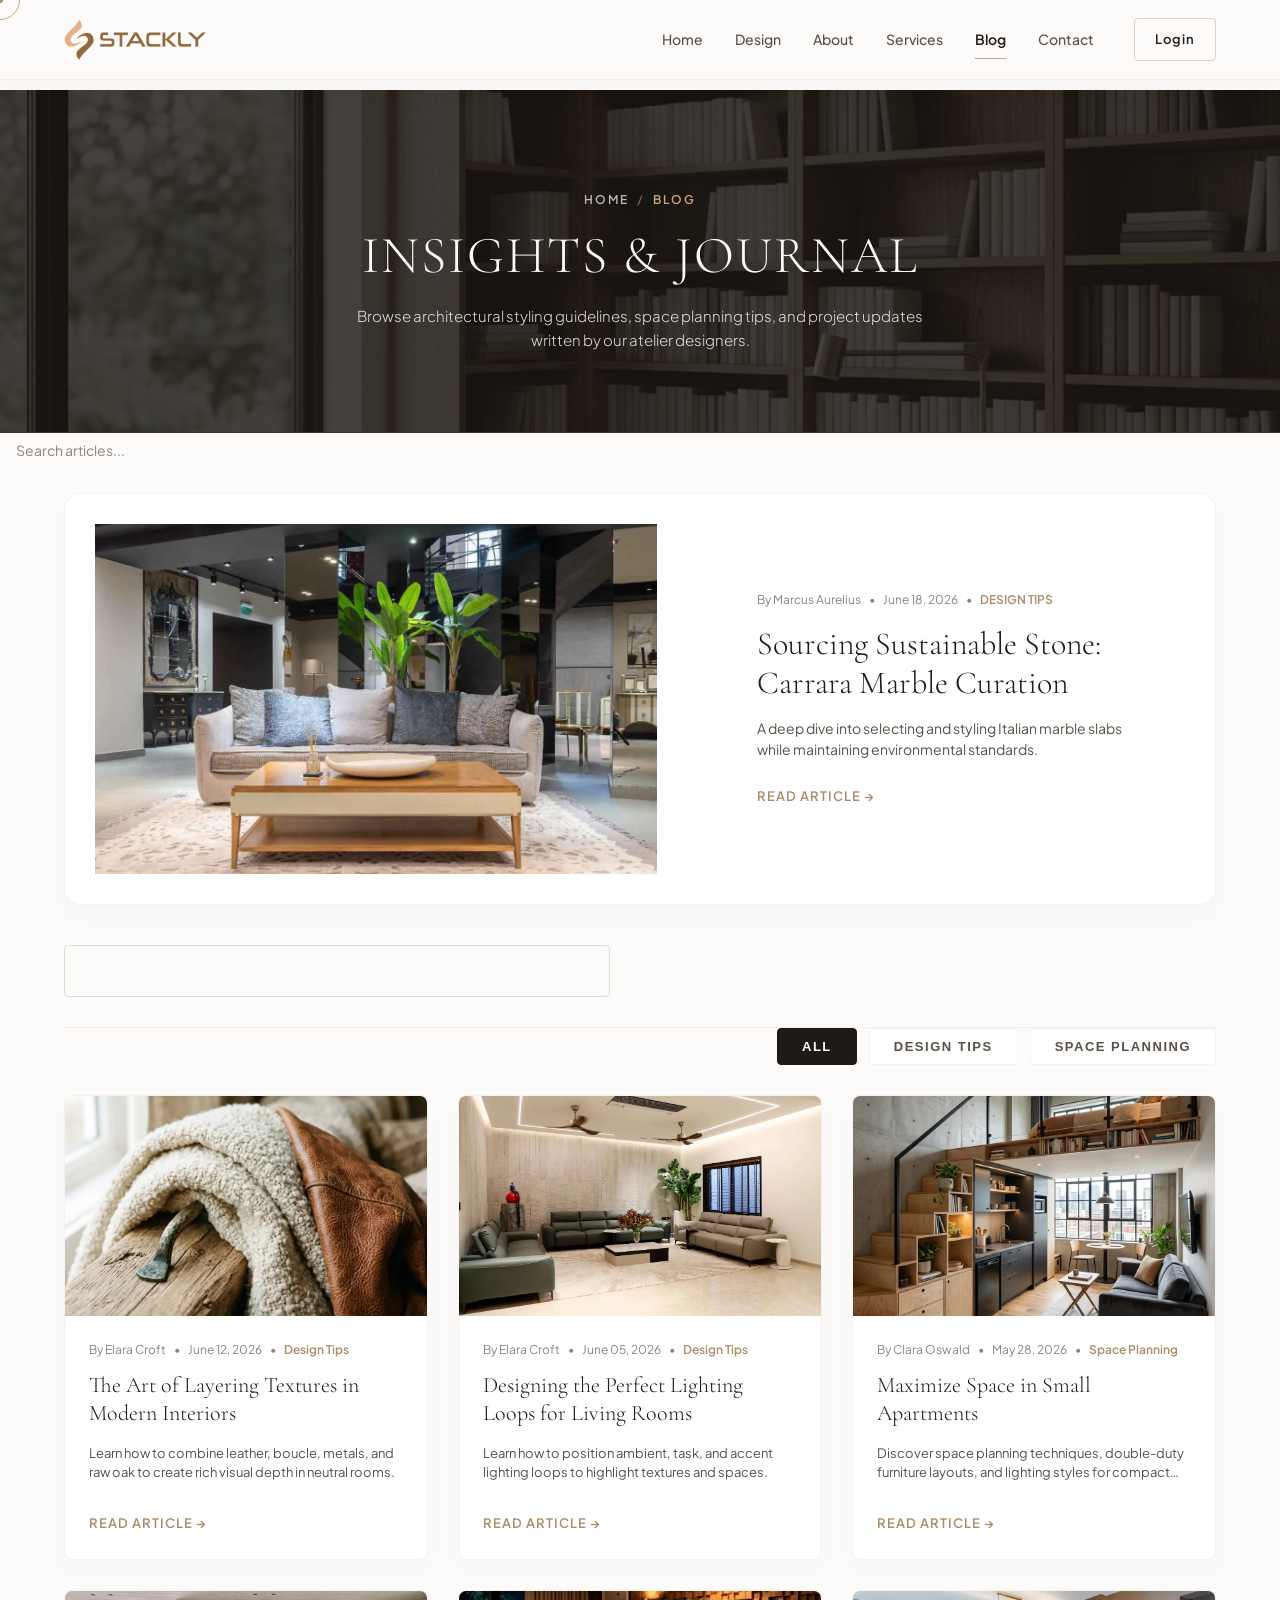
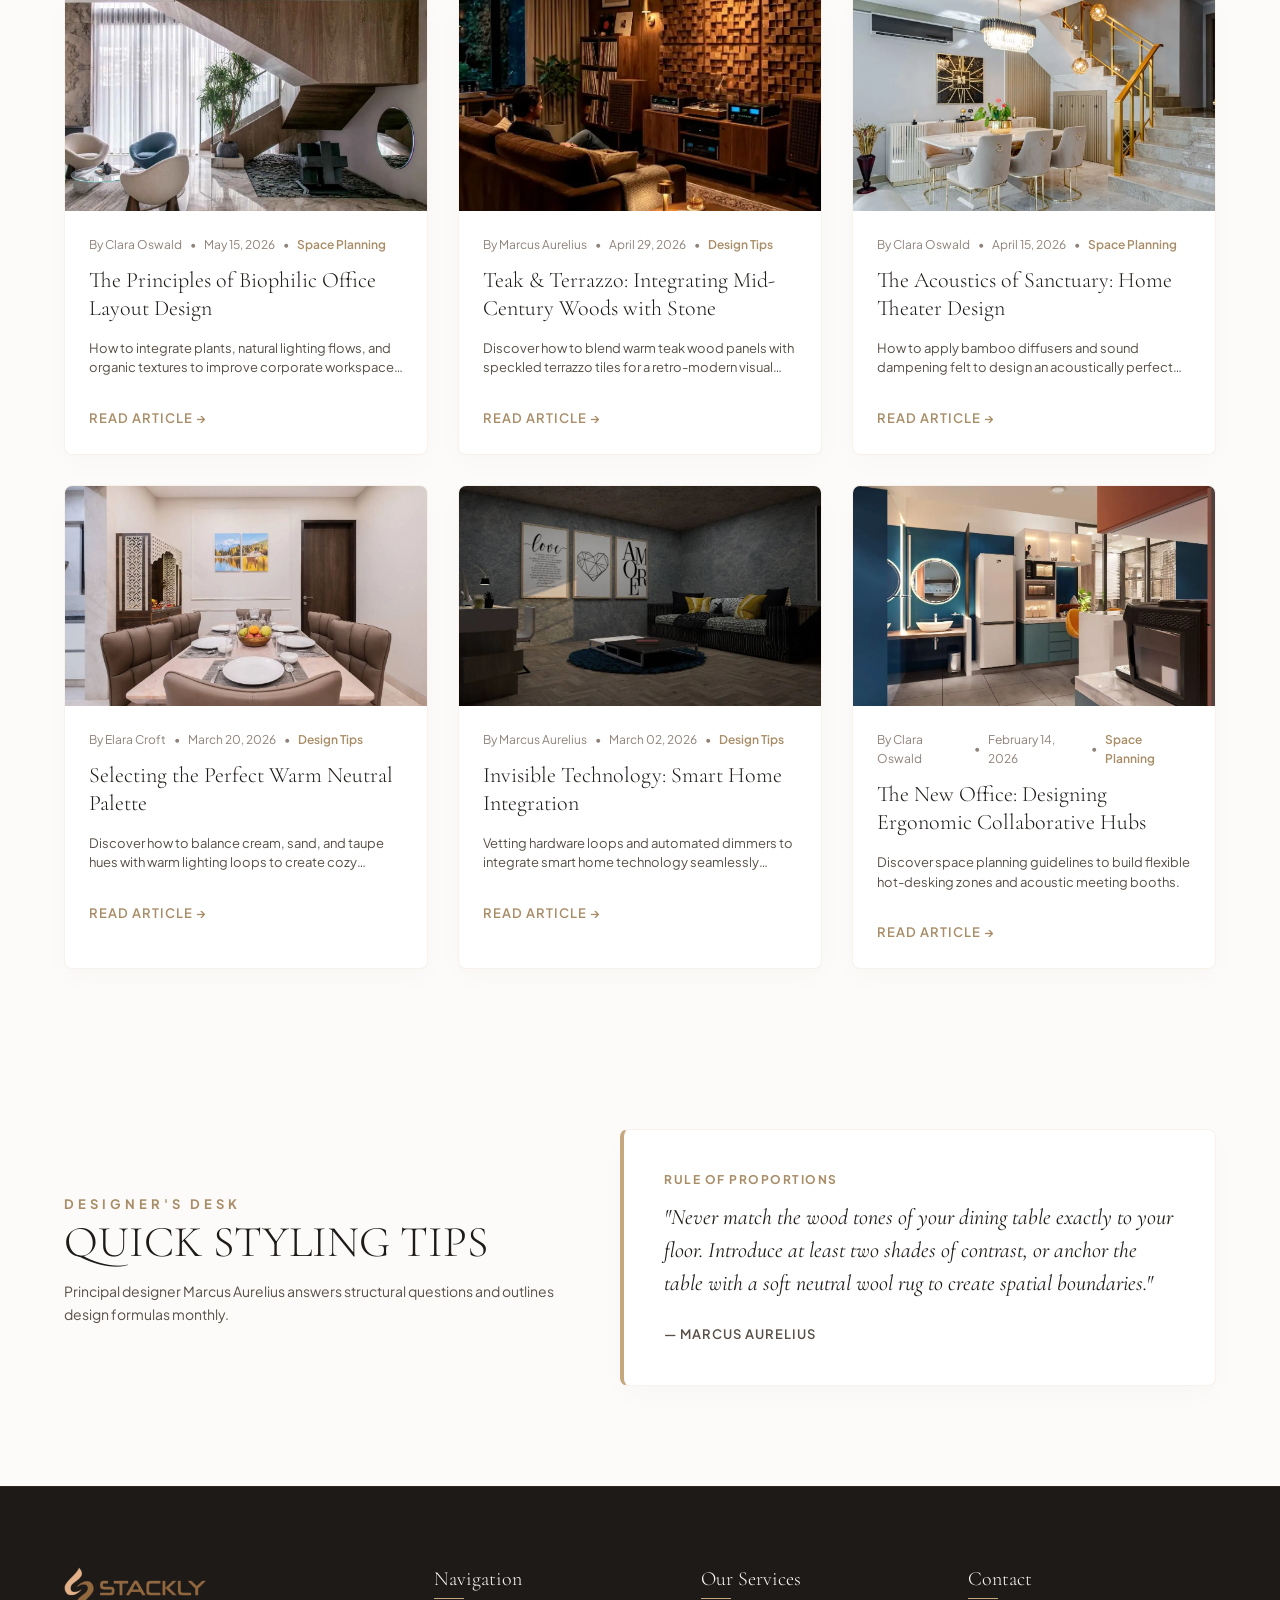
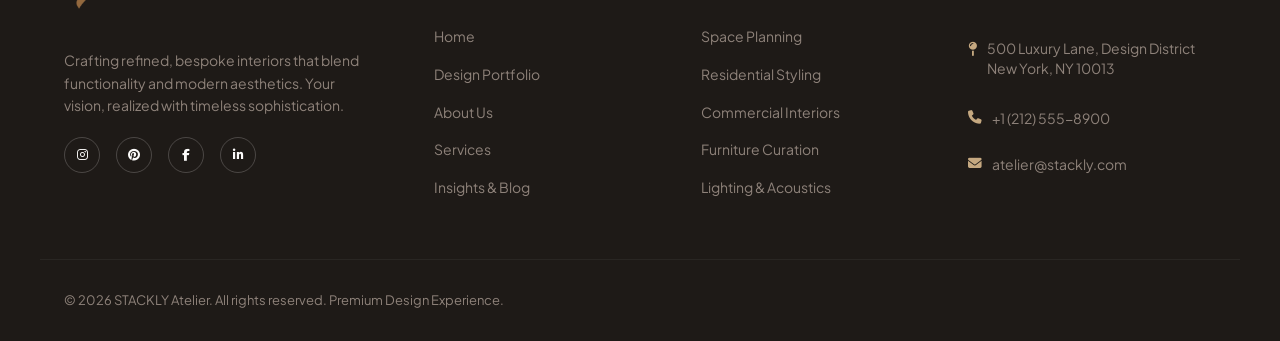
==== blog.html @ d1275dce "Add files via upload" ====
<!doctype html>
<html lang="en">
  <head>
    <meta charset="UTF-8" />
    <meta name="viewport" content="width=device-width, initial-scale=1.0" />
    <title>Stackly | Design Journal</title>
    <!-- Fonts -->
    <link rel="preconnect" href="https://fonts.googleapis.com" />
    <link rel="preconnect" href="https://fonts.gstatic.com" crossorigin />
    <link
      href="https://fonts.googleapis.com/css2?family=Cormorant+Garamond:ital,wght@0,300;0,400;0,600;1,300&family=Plus+Jakarta+Sans:wght@300;400;500;600;700&display=swap"
      rel="stylesheet"
    />

    <!-- FontAwesome Icons -->
    <link
      rel="stylesheet"
      href="https://cdnjs.cloudflare.com/ajax/libs/font-awesome/6.4.0/css/all.min.css"
    />

    <!-- Stylesheets -->
    <link rel="stylesheet" href="./css/index.css" />
    <link rel="stylesheet" href="./css/components.css" />
    <link rel="stylesheet" href="./css/pages.css" />
  </head>
  <body>
    <!-- Custom Luxury Cursor -->
    <div class="custom-cursor" id="customCursor"></div>
    <div class="custom-cursor-dot" id="customCursorDot"></div>

    <!-- Page Transition Curtain -->
    <!-- Page Transition Curtain -->
    <div class="page-curtain" id="pageCurtain">
      <div class="curtain-panel">
        <div class="curtain-loader">
          <img
            src="./assets/images/logo.webp"
            alt="Stackly Logo"
            class="curtain-logo"
          />
          <div class="curtain-spinner"></div>
        </div>
      </div>
    </div>

    <!-- Main Navigation Bar -->
    <nav class="navbar scrolled" id="mainNavbar">
      <div class="nav-container">
        <a href="index.html" class="nav-logo" id="navLogo">
          <img
            src="./assets/images/logo.webp"
            alt="Stackly Logo"
            class="logo-img"
          />
        </a>

        <button
          class="nav-toggle"
          id="navToggle"
          aria-label="Toggle navigation"
        >
          <span class="bar"></span>
          <span class="bar"></span>
          <span class="bar"></span>
        </button>

        <div class="nav-menu" id="navMenu">
          <div class="nav-links">
            <a href="index.html" class="nav-link">Home</a>
            <a href="design.html" class="nav-link">Design</a>
            <a href="about.html" class="nav-link">About</a>
            <a href="services.html" class="nav-link">Services</a>
            <a href="blog.html" class="nav-link active">Blog</a>
            <a href="contact.html" class="nav-link">Contact</a>
          </div>
          <div class="nav-actions">
            <a href="login.html" class="nav-btn btn-login" id="loginNavBtn"
              >Login</a
            >
          </div>
        </div>
      </div>
    </nav>

    <!-- ========================================== -->
    <!-- 6 CONTENT SECTIONS IN BLOG PAGE            -->
    <!-- ========================================== -->

    <!-- SECTION 1: Blog Hero Banner Section -->
    <section class="page-hero-banner reveal reveal-up active">
      <div class="page-hero-banner-bg">
        <img src="./assets/images/blog-bg.webp" alt="Blog Background" />
      </div>
      <div class="page-hero-banner-content">
        <div class="page-hero-breadcrumbs">
          <a href="index.html">Home</a>
          <span class="separator">/</span>
          <span>Blog</span>
        </div>
        <h1 class="page-hero-title">Insights & Journal</h1>
        <p class="page-hero-desc">
          Browse architectural styling guidelines, space planning tips, and
          project updates written by our atelier designers.
        </p>
      </div>
    </section>

    <!-- Featured Post Section -->
    <section class="container" style="padding-top: 60px; padding-bottom: 40px">
      <!-- Highlighted Article Card -->
      <div
        class="card-luxury split-grid-2-1 reveal reveal-scale active"
        style="
          border-radius: var(--border-radius-lg);
          overflow: hidden;
          cursor: pointer;
        "
        id="featuredPostCard"
      >
        <div style="height: 350px">
          <img
            src="./assets/images/image-new-2.webp"
            alt="Textures blog highlight"
            style="width: 100%; height: 100%; object-fit: cover"
          />
        </div>
        <div
          style="
            padding: 40px;
            display: flex;
            flex-direction: column;
            justify-content: center;
            gap: 16px;
          "
        >
          <div class="blog-meta">
            <span>By Elara Croft</span>
            <span>•</span>
            <span>June 12, 2026</span>
            <span>•</span>
            <span style="color: var(--accent-gold-dark); font-weight: 600"
              >DESIGN TIPS</span
            >
          </div>
          <h3
            style="
              font-family: var(--font-heading);
              font-size: 2rem;
              line-height: 1.2;
            "
          >
            The Art of Layering Textures in Modern Interiors
          </h3>
          <p
            style="
              font-size: 0.875rem;
              color: var(--text-secondary);
              line-height: 1.5;
            "
          >
            Learn how to combine leather, boucle, metals, and raw oak to create
            rich visual depth in neutral rooms.
          </p>
          <span
            style="
              font-weight: 600;
              font-size: 0.8125rem;
              color: var(--accent-gold-dark);
              text-transform: uppercase;
              letter-spacing: 1px;
              margin-top: 10px;
            "
            >Read Article &rarr;</span
          >
        </div>
      </div>
    </section>

    <!-- SECTION 2: Search and Category Filter Pills -->
    <section class="container" style="padding-bottom: 30px">
      <div
        class="blog-controls split-grid-1-1 reveal reveal-up active"
        <div class="form-group" style="margin-bottom: 0">
          <input
            type="text"
            class="form-control"
            id="blogSearch"
            placeholder=" "
            required
          />
          <label class="form-label" for="blogSearch">Search articles...</label>
        </div>

        <div class="blog-tags" id="blogTagsWrapper">
          <button class="filter-btn active" data-tag="all">All</button>
          <button class="filter-btn" data-tag="design tips">Design Tips</button>
          <button class="filter-btn" data-tag="space planning">
            Space Planning
          </button>
        </div>
      </div>
    </section>

    <!-- SECTION 3: Atelier Journal Grid Section -->
    <section class="container" style="padding-bottom: 60px">
      <div class="blog-grid" id="blogGrid">
        <!-- Generated dynamically in script below -->
      </div>
    </section>

    <!-- SECTION 5: Designer Micro-Blogs & Tips Column -->
    <section class="container section-padding">
      <div
        class="split-grid-1-2"
        style="
          align-items: center;
        "
      >
        <div class="reveal reveal-left">
          <span class="about-section-subtitle">DESIGNER'S DESK</span>
          <h2 class="about-section-title">QUICK STYLING TIPS</h2>
          <p
            style="
              font-size: 0.875rem;
              color: var(--text-secondary);
              line-height: 1.6;
              margin-top: 12px;
            "
          >
            Principal designer Marcus Aurelius answers structural questions and
            outlines design formulas monthly.
          </p>
        </div>

        <div
          class="card-luxury reveal reveal-right"
          style="padding: 40px; border-left: 4px solid var(--accent-gold)"
        >
          <span
            style="
              font-size: 0.75rem;
              font-weight: 700;
              color: var(--accent-gold-dark);
              text-transform: uppercase;
              letter-spacing: 1.5px;
              display: block;
              margin-bottom: 12px;
            "
            >Rule of Proportions</span
          >
          <p
            style="
              font-family: var(--font-heading);
              font-size: 1.375rem;
              font-style: italic;
              line-height: 1.5;
              color: var(--text-primary);
              margin-bottom: 20px;
            "
          >
            "Never match the wood tones of your dining table exactly to your
            floor. Introduce at least two shades of contrast, or anchor the
            table with a soft neutral wool rug to create spatial boundaries."
          </p>
          <span
            style="
              font-weight: 600;
              font-size: 0.8125rem;
              text-transform: uppercase;
              color: var(--text-secondary);
              letter-spacing: 1px;
            "
            >— Marcus Aurelius</span
          >
        </div>
      </div>
    </section>

    <!-- Blog Details Modal Container -->
    <div id="blogDetailModal" class="project-modal" style="display: none"></div>

    <!-- Shared Footer -->
    <footer class="footer">
      <div class="footer-container">
        <div class="footer-brand">
          <div class="footer-logo" style="margin-bottom: 20px">
            <a href="index.html" style="display: inline-block"
              ><img
                src="./assets/images/logo.webp"
                alt="Stackly Logo"
                class="logo-img"
            /></a>
          </div>
          <p class="footer-desc">
            Crafting refined, bespoke interiors that blend functionality and
            modern aesthetics. Your vision, realized with timeless
            sophistication.
          </p>
          <div class="social-links">
            <a href="404.html" aria-label="Instagram"
              ><i class="fa-brands fa-instagram"></i
            ></a>
            <a href="404.html" aria-label="Pinterest"
              ><i class="fa-brands fa-pinterest"></i
            ></a>
            <a href="404.html" aria-label="Facebook"
              ><i class="fa-brands fa-facebook-f"></i
            ></a>
            <a href="404.html" aria-label="LinkedIn"
              ><i class="fa-brands fa-linkedin-in"></i
            ></a>
          </div>
        </div>

        <div class="footer-links">
          <h4 class="footer-title">Navigation</h4>
          <ul>
            <li><a href="index.html">Home</a></li>
            <li><a href="design.html">Design Portfolio</a></li>
            <li><a href="about.html">About Us</a></li>
            <li><a href="services.html">Services</a></li>
            <li><a href="blog.html">Insights & Blog</a></li>
          </ul>
        </div>

        <div class="footer-links">
          <h4 class="footer-title">Our Services</h4>
          <ul>
            <li><a href="services.html">Space Planning</a></li>
            <li><a href="services.html">Residential Styling</a></li>
            <li><a href="services.html">Commercial Interiors</a></li>
            <li><a href="services.html">Furniture Curation</a></li>
            <li><a href="services.html">Lighting & Acoustics</a></li>
          </ul>
        </div>

        <div class="footer-contact">
          <h4 class="footer-title">Contact</h4>
          <p
            class="contact-info"
            style="
              display: flex;
              align-items: flex-start;
              gap: 10px;
              margin-bottom: 12px;
              line-height: 1.4;
            "
          >
            <i
              class="fa-solid fa-map-pin"
              style="color: var(--accent-gold); margin-top: 3px"
            ></i>
            <span
              >500 Luxury Lane, Design District<br />New York, NY 10013</span
            >
          </p>
          <p
            class="contact-info"
            style="
              display: flex;
              align-items: center;
              gap: 10px;
              margin-bottom: 8px;
            "
          >
            <i
              class="fa-solid fa-phone"
              style="color: var(--accent-gold); font-size: 0.85rem"
            ></i>
            <span>+1 (212) 555-8900</span>
          </p>
          <p
            class="contact-info"
            style="display: flex; align-items: center; gap: 10px"
          >
            <i
              class="fa-solid fa-envelope"
              style="color: var(--accent-gold); font-size: 0.85rem"
            ></i>
            <a
              href="mailto:atelier@stackly.com"
              style="
                color: inherit;
                text-decoration: none;
                transition: color 0.3s ease;
              "
              onmouseover="this.style.color = 'var(--accent-gold)'"
              onmouseout="this.style.color = 'inherit'"
              >atelier@stackly.com</a
            >
          </p>
        </div>
      </div>
      <div class="footer-bottom">
        <p>
          &copy; 2026 STACKLY Atelier. All rights reserved. Premium Design
          Experience.
        </p>
      </div>
    </footer>

    <!-- Scripts -->
    <script type="module" src="js/app.js"></script>
    <script type="module">
      import db from "./js/data.js";

      let activeTag = "all";
      let searchQuery = "";

      document.addEventListener("DOMContentLoaded", () => {
        // Sync login text
        const user = db.getCurrentUser();
        const loginBtn = document.getElementById("loginNavBtn");
        if (loginBtn && user) {
          loginBtn.textContent = "Dashboard";
          loginBtn.setAttribute(
            "href",
            user.role === "admin"
              ? "dashboard-admin.html"
              : "dashboard-user.html",
          );
          loginBtn.classList.add("btn-cta");
          loginBtn.classList.remove("btn-login");
        }

        // Render initial blogs
        refreshBlogGrid();

        // Search listeners
        const search = document.getElementById("blogSearch");
        if (search) {
          search.addEventListener("input", (e) => {
            searchQuery = e.target.value;
            refreshBlogGrid();
          });
        }

        // Tag pill clicks
        const tags = document.querySelectorAll("#blogTagsWrapper .filter-btn");
        tags.forEach((btn) => {
          btn.addEventListener("click", () => {
            tags.forEach((t) => t.classList.remove("active"));
            btn.classList.add("active");
            activeTag = btn.getAttribute("data-tag");
            refreshBlogGrid();
          });
        });

        // Bind Highlight Card click
        const featuredCard = document.getElementById("featuredPostCard");
        if (featuredCard) {
          const blogs = db
            .getBlogs()
            .sort((a, b) => new Date(b.date) - new Date(a.date));
          const featured = blogs[0];

          if (featured) {
            featuredCard.innerHTML = `
            <div style="height:350px;">
              <img src="${featured.image}" alt="${featured.title}" style="width:100%; height:100%; object-fit:cover;">
            </div>
            <div style="padding:40px; display:flex; flex-direction:column; justify-content:center; gap:16px;">
              <div class="blog-meta">
                <span>By ${featured.author}</span>
                <span>•</span>
                <span>${featured.date}</span>
                <span>•</span>
                <span style="color:var(--accent-gold-dark); font-weight:600; text-transform:uppercase;">${featured.category}</span>
              </div>
              <h3 style="font-family:var(--font-heading); font-size:2rem; line-height:1.2; color:var(--text-primary);">${featured.title}</h3>
              <p style="font-size:0.875rem; color:var(--text-secondary); line-height:1.5;">${featured.summary}</p>
              <a href="404.html" style="font-weight:600; font-size:0.8125rem; color:var(--accent-gold-dark); text-transform:uppercase; letter-spacing:1px; margin-top:10px; text-decoration:none;">Read Article &rarr;</a>
            </div>
          `;

            featuredCard.addEventListener("click", () => {
              window.location.href = "404.html";
            });
          }
        }

        // Newsletter
        const form = document.getElementById("newsletterForm");
        if (form) {
          form.addEventListener("submit", (e) => {
            e.preventDefault();
            alert("Successfully Subscribed to Journal Digest!");
            form.reset();
          });
        }
      });

      function refreshBlogGrid() {
        const grid = document.getElementById("blogGrid");
        if (!grid) return;

        const blogs = db
          .getBlogs()
          .sort((a, b) => new Date(b.date) - new Date(a.date));
        const featured = blogs[0];
        const gridBlogs = featured
          ? blogs.filter((post) => post.id !== featured.id)
          : blogs;

        const filtered = gridBlogs.filter((post) => {
          const matchTag =
            activeTag === "all" ||
            post.category.toLowerCase() === activeTag.toLowerCase();
          const matchSearch =
            post.title.toLowerCase().includes(searchQuery.toLowerCase()) ||
            post.summary.toLowerCase().includes(searchQuery.toLowerCase());
          return matchTag && matchSearch;
        });

        const cardsHtml = filtered
          .map(
            (post) => `
        <div class="card-luxury blog-post-card reveal active" data-id="${post.id}">
          <div class="blog-post-media">
            <img src="${post.image}" alt="${post.title}">
          </div>
          <div class="blog-post-info" style="padding: 24px; display: flex; flex-direction: column;">
            <div class="blog-meta">
              <span>By ${post.author}</span>
              <span>•</span>
              <span>${post.date}</span>
              <span>•</span>
              <span style="color: var(--accent-gold-dark); font-weight:600;">${post.category}</span>
            </div>
            <h3 class="blog-post-title" style="margin: 12px 0 16px 0;">${post.title}</h3>
            <p class="blog-post-summary" style="margin-bottom: 16px;">${post.summary}</p>
            <div style="margin-top: auto; padding-top: 10px;">
              <a href="404.html" style="font-weight:600; font-size:0.8125rem; color:var(--accent-gold-dark); text-transform:uppercase; letter-spacing:1px; text-decoration:none; display:inline-flex; align-items:center; gap:4px;">Read Article &rarr;</a>
            </div>
          </div>
        </div>
      `,
          )
          .join("");

        grid.style.opacity = "0";
        setTimeout(() => {
          grid.innerHTML = cardsHtml.length
            ? cardsHtml
            : `<div style="grid-column: 1/-1; text-align:center; padding: 40px; color: var(--text-light);">No articles found matching search criteria.</div>`;
          grid.style.opacity = "1";

          // Bind Card Clicks
          const cards = grid.querySelectorAll(".blog-post-card");
          cards.forEach((card) => {
            card.addEventListener("click", () => {
              window.location.href = "404.html";
            });
          });
        }, 200);
      }


    </script>
  </body>
</html>
---- css/index.css ----
/* ==========================================================================
   STACKLY DESIGN SYSTEM & CORE STYLES (index.css)
   ========================================================================== */

@import url('https://fonts.googleapis.com/css2?family=Cormorant+Garamond:ital,wght@0,300;0,400;0,600;1,300&family=Plus+Jakarta+Sans:wght@300;400;500;600;700&display=swap');

:root {
  /* HSL Color Palette - Luxury Warm Bronze & Deep Wood */
  --bg-primary: #fcfbfa;       /* Off-white canvas */
  --bg-secondary: #f4f1ee;     /* Warm grey sand secondary */
  --bg-white: #ffffff;
  --text-primary: #1e1a17;     /* Deep charcoal charcoal */
  --text-secondary: #585047;   /* Muted warm wood grey */
  --text-light: #8e827a;       /* Soft dust sand */
  --text-white: #fcfbfa;
  
  --accent-gold: #c5a880;      /* Warm metallic bronze gold */
  --accent-gold-dark: #a88d67;
  --accent-gold-light: #dfcbab;
  --accent-gold-trans: rgba(197, 168, 128, 0.12);

  /* Typography */
  --font-heading: 'Cormorant Garamond', Georgia, serif;
  --font-body: 'Plus Jakarta Sans', system-ui, -apple-system, sans-serif;

  /* Layout & Spacing */
  --header-height: 90px;
  --container-width: 1200px;
  --border-radius-sm: 4px;
  --border-radius-md: 8px;
  --border-radius-lg: 16px;

  /* Transitions */
  --transition-fast: 0.25s cubic-bezier(0.25, 0.46, 0.45, 0.94);
  --transition-smooth: 0.4s cubic-bezier(0.16, 1, 0.3, 1);
  --transition-bounce: 0.6s cubic-bezier(0.175, 0.885, 0.32, 1.275);
}

/* Dark Mode Overrides (for specific elements or sections) */
.dark-theme {
  --bg-primary: #12100e;
  --bg-secondary: #1a1715;
  --bg-white: #1e1b19;
  --text-primary: #fcfbfa;
  --text-secondary: #c9c2bc;
  --text-light: #8e827a;
}

/* ==========================================================================
   Base Resets
   ========================================================================== */
*, *::before, *::after {
  box-sizing: border-box;
  margin: 0;
  padding: 0;
}

html {
  scroll-behavior: smooth;
  font-size: 16px;
  -webkit-font-smoothing: antialiased;
}

body {
  font-family: var(--font-body);
  background-color: var(--bg-primary);
  color: var(--text-primary);
  line-height: 1.6;
  overflow-x: hidden;
}

body.no-scroll {
  overflow: hidden !important;
  height: 100vh !important;
}

/* Custom Scrollbar */
::-webkit-scrollbar {
  width: 8px;
}
::-webkit-scrollbar-track {
  background: var(--bg-secondary);
}
::-webkit-scrollbar-thumb {
  background: var(--accent-gold);
  border-radius: var(--border-radius-sm);
}
::-webkit-scrollbar-thumb:hover {
  background: var(--accent-gold-dark);
}

/* Typographic Defaults */
h1, h2, h3, h4, h5, h6 {
  font-family: var(--font-heading);
  font-weight: 300;
  line-height: 1.2;
  color: var(--text-primary);
}

a {
  color: inherit;
  text-decoration: none;
  transition: var(--transition-fast);
}

ul {
  list-style: none;
}

img {
  max-width: 100%;
  height: auto;
  display: block;
}

.container {
  width: 100%;
  max-width: var(--container-width);
  margin: 0 auto;
  padding: 0 24px;
}

.section-padding {
  padding-top: 100px;
  padding-bottom: 100px;
}
@media(max-width: 768px) {
  .section-padding {
    padding-top: 60px;
    padding-bottom: 60px;
  }
}

/* ==========================================================================
   Custom Luxury Cursor Follower
   ========================================================================== */
.custom-cursor {
  position: fixed;
  top: 0;
  left: 0;
  width: 40px;
  height: 40px;
  border: 1px solid var(--accent-gold);
  border-radius: 50%;
  pointer-events: none;
  z-index: 9999;
  transform: translate(-50%, -50%);
  transition: width 0.3s, height 0.3s, background-color 0.3s, border-color 0.3s;
  transition-property: width, height, background-color, border-color;
}

.custom-cursor-dot {
  position: fixed;
  top: 0;
  left: 0;
  width: 6px;
  height: 6px;
  background-color: var(--accent-gold-dark);
  border-radius: 50%;
  pointer-events: none;
  z-index: 10000;
  transform: translate(-50%, -50%);
}

body.cursor-hover .custom-cursor {
  width: 60px;
  height: 60px;
  background-color: rgba(197, 168, 128, 0.08);
  border-color: var(--text-primary);
}

body.cursor-hover .custom-cursor-dot {
  background-color: var(--text-primary);
}

/* Hide default cursor on desktop hoverable screens */
@media (pointer: fine) {
  body {
    cursor: none;
  }
  a, button, select, input, textarea, [role="button"], .hero-service-col {
    cursor: none;
  }
}

@media (max-width: 992px) {
  .custom-cursor, .custom-cursor-dot {
    display: none !important;
  }
  body {
    cursor: auto !important;
  }
}

/* ==========================================================================
   Page Transitions (Curtain Slide)
   ========================================================================== */
.page-curtain {
  display: none !important;
}

.curtain-panel {
  flex-grow: 1;
  background-color: var(--text-primary);
  border-right: 4px solid var(--accent-gold);
}

.page-curtain.slide-in {
  animation: curtainIn 0.6s cubic-bezier(0.76, 0, 0.24, 1) forwards;
}

.page-curtain.slide-out {
  animation: curtainOut 0.6s cubic-bezier(0.76, 0, 0.24, 1) forwards;
}

@keyframes curtainIn {
  0% { left: -100vw; }
  100% { left: 0; }
}

@keyframes curtainOut {
  0% { left: 0; }
  100% { left: 100vw; }
}

/* ==========================================================================
   Scroll Reveal Animations
   ========================================================================== */
.reveal {
  opacity: 0;
  transition: opacity 0.8s ease, transform 0.8s ease;
}

.reveal.reveal-up {
  transform: translateY(50px);
}

.reveal.reveal-left {
  transform: translateX(-50px);
}

.reveal.reveal-right {
  transform: translateX(50px);
}

.reveal.reveal-scale {
  transform: scale(0.95);
}

.reveal.active {
  opacity: 1 !important;
  transform: none !important;
}

/* Utility classes for delays */
.delay-1 { transition-delay: 0.15s; }
.delay-2 { transition-delay: 0.3s; }
.delay-3 { transition-delay: 0.45s; }

/* Global spinner animation */
@keyframes spin {
  0% { transform: rotate(0deg); }
  100% { transform: rotate(360deg); }
}

/* Page Transition Curtain Loader */
.curtain-loader {
  display: flex;
  flex-direction: column;
  align-items: center;
  gap: 20px;
  opacity: 0;
  transform: scale(0.9);
  transition: opacity 0.4s ease, transform 0.4s ease;
}
.page-curtain.slide-in .curtain-loader {
  opacity: 1;
  transform: scale(1);
  transition-delay: 0.15s;
}
.curtain-logo {
  height: 48px;
  width: auto;
  object-fit: contain;
  filter: drop-shadow(0 0 8px rgba(197, 168, 128, 0.4));
}
.curtain-spinner {
  width: 28px;
  height: 28px;
  border: 2px solid rgba(197, 168, 128, 0.1);
  border-top-color: var(--accent-gold);
  border-radius: 50%;
  animation: spin 0.8s linear infinite;
}

/* ==========================================================================
   GLOBAL RESPONSIVE SAFEGUARDS
   ========================================================================== */
html, body {
  max-width: 100vw !important;
  overflow-x: hidden !important;
  margin: 0 !important;
  padding: 0 !important;
}

* {
  box-sizing: border-box !important;
}

img, video, iframe, canvas {
  max-width: 100% !important;
}

@media (max-width: 768px) {
  .container, .footer-container, .nav-container {
    padding-left: 15px !important;
    padding-right: 15px !important;
    width: 100% !important;
    max-width: 100vw !important;
    box-sizing: border-box !important;
  }
  
  h1, h2, h3, h4, h5, h6, p, span, a, div {
    overflow-wrap: break-word !important;
    word-wrap: break-word !important;
  }
  
  table {
    display: block !important;
    overflow-x: auto !important;
    width: 100% !important;
  }

  .grid-2, .grid-3, .grid-4,
  .projects-grid, .blog-grid, .services-grid,
  .about-intro-grid, .stats-counter-row,
  .footer-grid {
    display: flex !important;
    flex-direction: column !important;
    width: 100% !important;
    gap: 30px !important;
    box-sizing: border-box !important;
  }
}
---- css/components.css ----
/* ==========================================================================
   STACKLY COMPONENT STYLES (components.css)
   ========================================================================== */

/* ==========================================================================
   Header Navigation Bar
   ========================================================================== */
.navbar {
  position: fixed;
  top: 0;
  left: 0;
  width: 100%;
  height: var(--header-height);
  z-index: 1000;
  background-color: transparent;
  border-bottom: 1px solid rgba(197, 168, 128, 0.08);
  transition: var(--transition-smooth);
}

.navbar.scrolled {
  background-color: rgba(252, 251, 250, 0.95);
  backdrop-filter: blur(12px);
  height: 80px;
  box-shadow: 0 10px 30px rgba(30, 26, 23, 0.03);
  border-bottom: 1px solid rgba(197, 168, 128, 0.15);
}

/* Transparent Navbar Link/Toggle Contrast Overrides */
.navbar:not(.scrolled) .nav-link {
  color: rgba(252, 251, 250, 0.9) !important;
}

.navbar:not(.scrolled) .nav-link:hover {
  color: var(--accent-gold) !important;
}

.navbar:not(.scrolled) .nav-link.active {
  color: var(--accent-gold) !important;
}

.navbar:not(.scrolled) .btn-login {
  color: rgba(252, 251, 250, 0.9) !important;
  border-color: rgba(252, 251, 250, 0.4) !important;
}

.navbar:not(.scrolled) .btn-login:hover {
  color: var(--text-primary) !important;
  border-color: var(--accent-gold) !important;
  background-color: var(--accent-gold) !important;
}

.navbar:not(.scrolled) .nav-toggle .bar {
  background-color: rgba(252, 251, 250, 0.9) !important;
}

.nav-container {
  max-width: var(--container-width);
  height: 100%;
  margin: 0 auto;
  padding: 0 24px;
  display: flex;
  align-items: center;
  justify-content: space-between;
}

.nav-logo {
  display: flex;
  align-items: center;
  gap: 12px;
  font-family: var(--font-heading);
  font-size: 1.5rem;
  letter-spacing: 3px;
  font-weight: 400;
  color: var(--text-primary);
}

.logo-svg {
  width: 32px;
  height: 32px;
  color: var(--accent-gold);
  transition: var(--transition-bounce);
}

.nav-logo:hover .logo-svg {
  transform: rotate(180deg);
  color: var(--text-primary);
}

.logo-img {
  height: 42px;
  width: auto;
  max-width: 140px;
  object-fit: contain;
  transition: var(--transition-bounce);
}

.nav-logo:hover .logo-img {
  transform: scale(1.08);
}

.nav-menu {
  display: flex;
  align-items: center;
  gap: 40px;
}

.nav-links {
  display: flex;
  align-items: center;
  gap: 32px;
}

.nav-link {
  font-size: 0.875rem;
  font-weight: 500;
  color: var(--text-secondary);
  position: relative;
  padding: 8px 0;
}

.nav-link::after {
  content: '';
  position: absolute;
  bottom: 0;
  left: 0;
  width: 0;
  height: 1px;
  background-color: var(--accent-gold);
  transition: var(--transition-fast);
}

.nav-link:hover {
  color: var(--text-primary);
}

.nav-link:hover::after,
.nav-link.active::after {
  width: 100%;
}

.nav-link.active {
  color: var(--text-primary);
  font-weight: 600;
}

.nav-actions {
  display: flex;
  align-items: center;
  gap: 16px;
}

/* Toggle Hamburger Menu (Mobile Only) */
.nav-toggle {
  display: none;
  flex-direction: column;
  justify-content: space-between;
  width: 24px;
  height: 18px;
  background: none;
  border: none;
  cursor: pointer;
  z-index: 1100;
}

.nav-toggle .bar {
  width: 100%;
  height: 2px;
  background-color: var(--text-primary);
  transition: var(--transition-fast);
}

/* Responsive Header */
@media (max-width: 992px) {
  .nav-toggle {
    display: flex;
  }

  .nav-menu {
    position: fixed;
    top: 0;
    right: -100vw;
    width: 320px;
    height: 100vh;
    background-color: var(--bg-primary);
    box-shadow: -10px 0 40px rgba(0, 0, 0, 0.05);
    flex-direction: column;
    justify-content: center;
    gap: 40px;
    padding: 80px 40px;
    transition: var(--transition-smooth);
  }

  .nav-menu.open {
    right: 0;
  }

  /* Override transparent navbar styles when mobile menu is open so links are visible */
  .navbar .nav-menu.open .nav-link {
    color: var(--text-secondary) !important;
  }

  .navbar .nav-menu.open .nav-link.active,
  .navbar .nav-menu.open .nav-link:hover {
    color: var(--text-primary) !important;
  }

  .navbar .nav-menu.open .btn-login {
    color: var(--text-primary) !important;
    border-color: rgba(197, 168, 128, 0.5) !important;
  }

  /* Make sure the hamburger 'X' is visible when menu is open */
  .navbar .nav-toggle.active .bar {
    background-color: var(--text-primary) !important;
  }

  .nav-links {
    flex-direction: column;
    align-items: flex-start;
    gap: 24px;
    width: 100%;
  }

  .nav-link {
    font-size: 1.125rem;
  }

  .nav-actions {
    flex-direction: column;
    width: 100%;
    gap: 16px;
  }

  .nav-actions .nav-btn {
    width: 100%;
    text-align: center;
  }
}

/* ==========================================================================
   Luxury Custom Buttons
   ========================================================================== */
.btn {
  display: inline-block;
  padding: 16px 36px;
  font-size: 0.8125rem;
  font-weight: 600;
  letter-spacing: 2px;
  text-transform: uppercase;
  border: 1px solid var(--accent-gold);
  border-radius: var(--border-radius-sm);
  background: transparent;
  color: var(--text-primary);
  position: relative;
  overflow: hidden;
  z-index: 1;
  transition: var(--transition-smooth);
}

.btn-luxury {
  background-color: transparent;
  color: var(--text-primary);
}

.btn-luxury span {
  position: relative;
  z-index: 2;
}

.btn-luxury::before {
  content: '';
  position: absolute;
  top: 0;
  left: -100%;
  width: 100%;
  height: 100%;
  background-color: var(--accent-gold);
  transition: var(--transition-smooth);
  z-index: 1;
}

.btn-luxury:hover {
  color: var(--text-primary);
  border-color: var(--accent-gold);
}

.btn-luxury:hover::before {
  left: 0;
}

/* Hero section button contrast enhancements */
.hero-slider-section .btn-luxury {
  color: var(--text-white);
  border-color: rgba(252, 251, 250, 0.4);
}
.hero-slider-section .btn-luxury:hover {
  color: var(--text-primary);
  border-color: var(--accent-gold);
}

.nav-btn {
  display: inline-block;
  padding: 10px 20px;
  font-size: 0.8125rem;
  font-weight: 600;
  border-radius: var(--border-radius-sm);
  letter-spacing: 1px;
}

.btn-login {
  border: 1px solid rgba(197, 168, 128, 0.5);
  color: var(--text-primary);
}

.btn-login:hover {
  border-color: var(--text-primary);
}

.btn-cta {
  background-color: var(--accent-gold);
  color: var(--text-white) !important;
  border: 1px solid var(--accent-gold);
}

.btn-cta:hover {
  background-color: var(--text-primary);
  border-color: var(--text-primary);
}

/* ==========================================================================
   Luxury Cards
   ========================================================================== */
.card-luxury {
  background-color: var(--bg-white);
  border: 1px solid rgba(197, 168, 128, 0.15);
  border-radius: var(--border-radius-md);
  padding: 30px;
  box-shadow: 0 10px 30px rgba(30, 26, 23, 0.02);
  transition: var(--transition-smooth);
}

.card-luxury:hover {
  transform: translateY(-8px);
  box-shadow: 0 20px 40px rgba(30, 26, 23, 0.06);
  border-color: var(--accent-gold);
}

/* ==========================================================================
   Shared Footer
   ========================================================================== */
.footer {
  background-color: var(--text-primary);
  color: var(--bg-primary);
  padding: 80px 0 30px 0;
  border-top: 1px solid rgba(197, 168, 128, 0.1);
}

.footer-container {
  max-width: var(--container-width);
  margin: 0 auto;
  padding: 0 24px;
  display: grid;
  grid-template-columns: 1.5fr 1fr 1fr 1.2fr;
  gap: 60px;
}

.footer-brand {
  display: flex;
  flex-direction: column;
  gap: 20px;
}

.footer-logo {
  display: flex;
  align-items: center;
  gap: 12px;
  font-family: var(--font-heading);
  font-size: 1.5rem;
  letter-spacing: 3px;
  color: var(--bg-primary);
}

.footer-desc {
  font-size: 0.875rem;
  color: var(--text-light);
  line-height: 1.6;
}

.social-links {
  display: flex;
  gap: 16px;
}

.social-links a {
  width: 36px;
  height: 36px;
  border-radius: 50%;
  border: 1px solid rgba(252, 251, 250, 0.2);
  display: flex;
  align-items: center;
  justify-content: center;
  font-size: 0.75rem;
  color: var(--bg-primary);
  transition: var(--transition-fast);
}

.social-links a:hover {
  background-color: var(--accent-gold);
  border-color: var(--accent-gold);
  transform: scale(1.1);
}

.footer-title {
  font-family: var(--font-heading);
  font-size: 1.25rem;
  color: var(--bg-primary);
  margin-bottom: 24px;
  position: relative;
  padding-bottom: 8px;
}

.footer-title::after {
  content: '';
  position: absolute;
  bottom: 0;
  left: 0;
  width: 30px;
  height: 1px;
  background-color: var(--accent-gold);
}

.footer-links ul {
  display: flex;
  flex-direction: column;
  gap: 12px;
}

.footer-links a {
  font-size: 0.875rem;
  color: var(--text-light);
}

.footer-links a:hover {
  color: var(--accent-gold);
  padding-left: 4px;
}

.footer-contact {
  display: flex;
  flex-direction: column;
  gap: 16px;
}

.contact-info {
  font-size: 0.875rem;
  color: var(--text-light);
  line-height: 1.6;
}

.footer-bottom {
  max-width: var(--container-width);
  margin: 60px auto 0 auto;
  padding: 30px 24px 0 24px;
  border-top: 1px solid rgba(252, 251, 250, 0.05);
  display: flex;
  justify-content: space-between;
  align-items: center;
  font-size: 0.8125rem;
  color: var(--text-light);
}

@media (max-width: 992px) {
  .footer-container {
    grid-template-columns: repeat(2, 1fr);
    gap: 40px;
  }
}

@media (max-width: 576px) {
  .footer-container {
    grid-template-columns: 1fr;
  }
  .footer-bottom {
    flex-direction: column;
    gap: 16px;
    text-align: center;
  }
}

/* ==========================================================================
   Interactive Form Controls (Floating Labels)
   ========================================================================== */
.form-group {
  position: relative;
  margin-bottom: 24px;
}

.form-control {
  width: 100%;
  padding: 16px;
  border: 1px solid rgba(142, 130, 122, 0.25);
  background: transparent;
  color: var(--text-primary);
  font-family: var(--font-body);
  font-size: 0.875rem;
  border-radius: var(--border-radius-sm);
  outline: none;
  transition: var(--transition-fast);
}

.form-control:focus {
  border-color: var(--accent-gold);
  background: rgba(252, 251, 250, 0.3);
}

.form-label {
  position: absolute;
  top: 50%;
  transform: translateY(-50%);
  left: 16px;
  font-size: 0.875rem;
  color: var(--text-light);
  pointer-events: none;
  transition: var(--transition-fast);
}

textarea.form-control ~ .form-label {
  top: 16px;
  transform: none;
}

/* Input placeholder handling for floating labels */
.form-control:focus ~ .form-label,
.form-control:not(:placeholder-shown) ~ .form-label,
.form-control:-webkit-autofill ~ .form-label {
  top: -8px;
  transform: translateY(0);
  left: 12px;
  font-size: 0.75rem;
  background-color: var(--form-label-bg, var(--bg-primary));
  padding: 0 6px;
  color: var(--accent-gold-dark);
  font-weight: 600;
}

.login-glass-box {
  --form-label-bg: var(--bg-white);
}

textarea.form-control {
  min-height: 100px;
}

/* ==========================================================================
   Badges
   ========================================================================== */
.badge {
  display: inline-block;
  padding: 4px 10px;
  font-size: 0.6875rem;
  font-weight: 700;
  text-transform: uppercase;
  border-radius: 20px;
  letter-spacing: 0.5px;
}

.badge.success {
  background-color: rgba(46, 117, 89, 0.12);
  color: #2e7559;
}

.badge.pending {
  background-color: rgba(176, 120, 50, 0.12);
  color: #b07832;
}

.badge.info {
  background-color: var(--accent-gold-trans);
  color: var(--accent-gold-dark);
}

/* ==========================================================================
   Page Hero Banner Section
   ========================================================================== */
.page-hero-banner {
  position: relative;
  background-color: var(--text-primary);
  padding: 100px 0 80px 0;
  margin-top: var(--header-height);
  overflow: hidden;
  border-bottom: 1px solid rgba(197, 168, 128, 0.2);
  text-align: center;
  color: var(--bg-primary);
}
@media(max-width: 768px) {
  .page-hero-banner {
    padding: 60px 0 40px 0;
  }
}

.page-hero-banner-bg {
  position: absolute;
  top: 0;
  left: 0;
  width: 100%;
  height: 100%;
  z-index: 1;
  pointer-events: none;
}

.page-hero-banner-bg img {
  width: 100%;
  height: 100%;
  object-fit: cover;
  opacity: 0.25;
  filter: brightness(0.7) contrast(1.1) grayscale(30%);
}

.page-hero-banner-content {
  position: relative;
  z-index: 2;
  max-width: 800px;
  margin: 0 auto;
  padding: 0 24px;
}

.page-hero-breadcrumbs {
  font-size: 0.75rem;
  text-transform: uppercase;
  letter-spacing: 2px;
  color: var(--accent-gold);
  margin-bottom: 16px;
  font-weight: 600;
  display: flex;
  justify-content: center;
  align-items: center;
  gap: 8px;
}

.page-hero-breadcrumbs a {
  color: rgba(252, 251, 250, 0.7);
  transition: var(--transition-fast);
}

.page-hero-breadcrumbs a:hover {
  color: var(--accent-gold);
}

.page-hero-breadcrumbs span.separator {
  color: rgba(197, 168, 128, 0.5);
}

.page-hero-title {
  font-family: var(--font-heading);
  font-size: 3.25rem;
  color: var(--bg-primary);
  text-transform: uppercase;
  margin-bottom: 16px;
  font-weight: 300;
  letter-spacing: 2px;
  line-height: 1.2;
}

.page-hero-desc {
  font-size: 0.9375rem;
  color: rgba(252, 251, 250, 0.85);
  max-width: 600px;
  margin: 0 auto;
  line-height: 1.6;
  font-weight: 300;
}

/* MS Edge default password reveal icons overrides */
input[type="password"]::-ms-reveal,
input[type="password"]::-ms-clear {
  display: none;
}
---- css/pages.css ----
/* ==========================================================================
   STACKLY PAGES STYLES (pages.css)
   ========================================================================== */

/* ==========================================================================
   SECTION: Hero Slider / Header (Home)
   ========================================================================== */
.hero-slider-section {
  position: relative;
  height: 90vh;
  min-height: 650px;
  overflow: hidden;
  display: flex;
  align-items: center;
  background-color: var(--text-primary);
}

.hero-bg-media {
  position: absolute;
  top: 0;
  left: 0;
  width: 100%;
  height: 100%;
  z-index: 1;
}

.hero-bg-media img {
  width: 100%;
  height: 100%;
  object-fit: cover;
  opacity: 0.55;
  filter: brightness(0.75) contrast(1.05);
}

.hero-content-overlay {
  position: relative;
  z-index: 2;
  color: var(--text-white);
  display: flex;
  flex-direction: column;
  gap: 24px;
}

.hero-title-container {
  display: flex;
  flex-direction: column;
  gap: 8px;
}

.hero-sub {
  font-size: 0.8125rem;
  font-weight: 700;
  letter-spacing: 4px;
  color: var(--accent-gold);
  text-transform: uppercase;
}

.hero-title {
  font-size: 4.5rem;
  font-weight: 300;
  line-height: 1.1;
  color: var(--text-white);
  text-transform: uppercase;
}

.hero-title span {
  font-family: var(--font-heading);
  font-style: italic;
  color: var(--accent-gold-light);
}

.hero-desc {
  max-width: 550px;
  font-size: 0.9375rem;
  line-height: 1.7;
  color: rgba(252, 251, 250, 0.85);
  font-weight: 300;
}

@media(max-width: 768px) {
  .hero-title {
    font-size: 3rem;
  }
}

/* ==========================================================================
   SECTION: Column Hover Features Row (Home)
   ========================================================================== */
.hero-services-row {
  display: flex;
  width: 100%;
  height: 380px;
  overflow: hidden;
  border-top: 1px solid rgba(197, 168, 128, 0.15);
}

.hero-service-col {
  flex: 1;
  position: relative;
  overflow: hidden;
  display: flex;
  flex-direction: column;
  justify-content: flex-end;
  padding: 40px;
  color: var(--text-white);
  transition: flex 0.6s cubic-bezier(0.25, 1, 0.5, 1);
  cursor: pointer;
}

.hero-service-col-bg {
  position: absolute;
  top: 0;
  left: 0;
  width: 100%;
  height: 100%;
  z-index: 1;
  background-color: var(--text-primary);
}

.hero-service-col-bg img {
  width: 100%;
  height: 100%;
  object-fit: cover;
  opacity: 0.25;
  filter: grayscale(80%) brightness(0.6);
  transition: transform 0.8s ease, opacity 0.8s ease;
}

.hero-service-content {
  position: relative;
  z-index: 2;
  display: flex;
  flex-direction: column;
  gap: 12px;
  transform: translateY(40px);
  transition: transform 0.6s cubic-bezier(0.25, 1, 0.5, 1);
}

.h-col-num {
  font-family: var(--font-heading);
  font-size: 3rem;
  color: var(--accent-gold);
  line-height: 1;
  opacity: 0.6;
}

.h-col-title {
  font-family: var(--font-heading);
  font-size: 1.75rem;
  color: var(--text-white);
}

.h-col-desc {
  font-size: 0.875rem;
  color: var(--text-light);
  line-height: 1.5;
  opacity: 0;
  transition: opacity 0.4s ease 0.2s;
}

/* Hover Expanding Behaviors */
.hero-service-col:hover {
  flex: 1.6;
}

.hero-service-col:hover .hero-service-col-bg img {
  transform: scale(1.05);
  opacity: 0.45;
  filter: grayscale(0%) brightness(0.7);
}

.hero-service-col:hover .hero-service-content {
  transform: translateY(0);
}

.hero-service-col:hover .h-col-desc {
  opacity: 1;
}

@media(max-width: 768px) {
  .hero-services-row {
    flex-direction: column;
    height: auto;
  }
  .hero-service-col {
    height: 250px;
    padding: 30px;
  }
  .hero-service-col:hover {
    flex: 1;
  }
  .hero-service-content {
    transform: none;
  }
  .h-col-desc {
    opacity: 1;
  }
}

/* ==========================================================================
   SECTION: About Story & Signature Block
   ========================================================================== */
.about-intro-grid {
  display: grid;
  grid-template-columns: 1.1fr 1.2fr;
  gap: 80px;
  align-items: center;
}

.about-intro-media img {
  border-radius: var(--border-radius-md);
  box-shadow: 0 20px 40px rgba(30, 26, 23, 0.08);
}

.about-intro-content {
  display: flex;
  flex-direction: column;
  gap: 24px;
}

.about-section-subtitle {
  font-size: 0.8125rem;
  font-weight: 700;
  letter-spacing: 4px;
  color: var(--accent-gold-dark);
  text-transform: uppercase;
}

.about-section-title {
  font-family: var(--font-heading);
  font-size: 2.75rem;
  font-weight: 300;
  line-height: 1.2;
  text-transform: uppercase;
}

.about-intro-text {
  font-size: 0.9375rem;
  color: var(--text-secondary);
  line-height: 1.7;
}

.about-signature-block {
  display: flex;
  align-items: center;
  gap: 24px;
  margin-top: 10px;
}

.signature-svg {
  width: 140px;
  height: 70px;
  color: var(--accent-gold-dark);
}

.signature-name {
  font-family: var(--font-heading);
  font-size: 1.25rem;
  font-weight: 600;
  display: block;
}

.signature-title {
  font-size: 0.75rem;
  color: var(--text-light);
  text-transform: uppercase;
  letter-spacing: 1px;
}

@media(max-width: 992px) {
  .about-intro-grid {
    grid-template-columns: 1fr;
    gap: 40px;
  }
}

/* ==========================================================================
   SECTION: Stats Counters Tickers
   ========================================================================== */
.stats-counter-row {
  display: grid;
  grid-template-columns: repeat(4, 1fr);
  gap: 30px;
  text-align: center;
}

.stat-item {
  display: flex;
  flex-direction: column;
  gap: 8px;
}

.stat-number {
  font-family: var(--font-heading);
  font-size: 3.5rem;
  color: var(--accent-gold-dark);
  font-weight: 300;
}

.stat-label {
  font-size: 0.8125rem;
  text-transform: uppercase;
  letter-spacing: 2px;
  color: var(--text-secondary);
}

@media(max-width: 768px) {
  .stats-counter-row {
    grid-template-columns: repeat(2, 1fr);
    gap: 40px;
  }
}

/* ==========================================================================
   SECTION: Interactive Before/After Drag Slider (Design)
   ========================================================================== */
.ba-slider-container {
  position: relative;
  width: 100%;
  height: 500px;
  border-radius: var(--border-radius-lg);
  overflow: hidden;
  box-shadow: 0 30px 60px rgba(30, 26, 23, 0.15);
  border: 1px solid rgba(197, 168, 128, 0.2);
}

.ba-image {
  position: absolute;
  top: 0;
  left: 0;
  width: 100%;
  height: 100%;
  user-select: none;
}

.ba-image img {
  width: 100%;
  height: 100%;
  object-fit: cover;
  pointer-events: none;
}

.ba-image.after {
  width: 50%;
  z-index: 2;
  overflow: hidden;
  border-right: 2px solid var(--accent-gold);
}

.ba-image.after img {
  display: block;
}

.ba-label {
  position: absolute;
  bottom: 24px;
  padding: 10px 18px;
  font-size: 0.75rem;
  font-weight: 700;
  letter-spacing: 1.5px;
  text-transform: uppercase;
  background-color: rgba(30, 26, 23, 0.75);
  color: var(--text-white);
  border-radius: var(--border-radius-sm);
  z-index: 10;
  backdrop-filter: blur(4px);
}

.before-label {
  left: 24px;
}

.after-label {
  right: 24px;
}

.ba-handle {
  position: absolute;
  top: 0;
  left: 50%;
  width: 4px;
  height: 100%;
  background-color: var(--accent-gold);
  transform: translateX(-50%);
  z-index: 50;
  cursor: ew-resize;
}

.ba-knob {
  position: absolute;
  top: 50%;
  left: 50%;
  width: 44px;
  height: 44px;
  border-radius: 50%;
  background-color: var(--text-primary);
  border: 2px solid var(--accent-gold);
  transform: translate(-50%, -50%);
  box-shadow: 0 10px 20px rgba(0,0,0,0.25);
  display: flex;
  align-items: center;
  justify-content: center;
  transition: transform 0.2s;
}

.ba-knob::before {
  content: '↔';
  color: var(--accent-gold);
  font-weight: bold;
  font-size: 1.125rem;
}

.ba-handle:hover .ba-knob {
  transform: translate(-50%, -50%) scale(1.1);
  background-color: var(--accent-gold);
}

.ba-handle:hover .ba-knob::before {
  color: var(--text-white);
}

@media(max-width: 768px) {
  .ba-slider-container {
    height: 350px;
  }
}

/* ==========================================================================
   SECTION: Projects Portfolio Collection Grid (Design)
   ========================================================================== */
.portfolio-filters {
  display: flex;
  justify-content: center;
  gap: 16px;
  margin-bottom: 50px;
}

.filter-btn {
  padding: 10px 24px;
  font-size: 0.8125rem;
  font-weight: 600;
  letter-spacing: 1.5px;
  text-transform: uppercase;
  border: 1px solid rgba(197, 168, 128, 0.15);
  background-color: var(--bg-white);
  color: var(--text-secondary);
  border-radius: var(--border-radius-sm);
  cursor: pointer;
  transition: var(--transition-fast);
}

.filter-btn:hover,
.filter-btn.active {
  background-color: var(--text-primary);
  border-color: var(--text-primary);
  color: var(--bg-primary);
}

.projects-grid {
  display: grid;
  grid-template-columns: repeat(3, 1fr);
  gap: 30px;
  transition: opacity 0.3s ease;
}

.project-card {
  display: block;
  width: 100%;
  position: relative;
  border-radius: var(--border-radius-md);
  overflow: hidden;
  box-shadow: 0 15px 30px rgba(30, 26, 23, 0.04);
  cursor: pointer;
}

.project-card-image {
  width: 100%;
  height: 340px;
  overflow: hidden;
}

.project-card-image img {
  width: 100%;
  height: 100%;
  display: block;
  object-fit: cover;
  transition: transform 0.6s ease;
}

.project-overlay {
  position: absolute;
  bottom: 0;
  left: 0;
  width: 100%;
  padding: 30px;
  background: linear-gradient(to top, rgba(30, 26, 23, 0.8) 0%, rgba(30, 26, 23, 0) 100%);
  color: var(--text-white);
  opacity: 0;
  transform: translateY(20px);
  transition: transform 0.4s ease, opacity 0.4s ease;
}

.project-card:hover .project-card-image img {
  transform: scale(1.05);
}

.project-card:hover .project-overlay {
  opacity: 1;
  transform: translateY(0);
}

.p-card-title {
  font-family: var(--font-heading);
  font-size: 1.5rem;
  color: var(--text-white);
  margin-bottom: 4px;
}

.p-card-cat {
  font-size: 0.75rem;
  letter-spacing: 1.5px;
  text-transform: uppercase;
  color: var(--accent-gold);
}

@media(max-width: 992px) {
  .projects-grid {
    grid-template-columns: repeat(2, 1fr);
  }
}

@media(max-width: 600px) {
  .projects-grid {
    grid-template-columns: 1fr;
  }
  .project-card {
    margin-bottom: 20px;
  }
  .project-card-image {
    height: 280px;
  }
}

/* ==========================================================================
   SECTION: Blog Insights Suite (Blog)
   ========================================================================== */
.blog-controls {
  display: grid;
  grid-template-columns: 1fr 1fr;
  gap: 30px;
  align-items: center;
  border-bottom: 1px solid rgba(197, 168, 128, 0.15);
  padding-bottom: 30px;
}

.blog-tags {
  display: flex;
  justify-content: flex-end;
  gap: 12px;
}

.blog-grid {
  display: grid;
  grid-template-columns: repeat(3, 1fr);
  gap: 30px;
  transition: opacity 0.2s ease;
}

.blog-post-card {
  padding: 0 !important;
  overflow: hidden;
  display: flex;
  flex-direction: column;
  cursor: pointer;
  aspect-ratio: auto;
}

.blog-post-media {
  height: 220px;
  overflow: hidden;
}

.blog-post-media img {
  width: 100%;
  height: 100%;
  object-fit: cover;
  transition: transform 0.6s ease;
}

.blog-post-card:hover .blog-post-media img {
  transform: scale(1.05);
}

.blog-meta {
  display: flex;
  align-items: center;
  gap: 8px;
  font-size: 0.75rem;
  color: var(--text-light);
}

.blog-post-title {
  font-family: var(--font-heading);
  font-size: 1.375rem;
  line-height: 1.3;
}

.blog-post-summary {
  font-size: 0.8125rem;
  color: var(--text-secondary);
  line-height: 1.5;
  display: -webkit-box;
  -webkit-line-clamp: 2;
  -webkit-box-orient: vertical;
  overflow: hidden;
}

@media(max-width: 992px) {
  .blog-grid {
    grid-template-columns: repeat(2, 1fr);
  }
  .blog-controls {
    grid-template-columns: 1fr;
  }
  .blog-tags {
    justify-content: flex-start;
  }
}

@media(max-width: 576px) {
  .blog-grid {
    grid-template-columns: 1fr;
  }
}

/* Services Grid & Cards */
.services-grid {
  display: grid;
  grid-template-columns: repeat(3, 1fr);
  gap: 30px;
  margin-top: 40px;
}

.service-card {
  display: flex;
  flex-direction: column;
  gap: 16px;
  height: 100%;
}

.service-icon-wrapper {
  width: 50px;
  height: 50px;
  display: flex;
  align-items: center;
  justify-content: center;
  background-color: var(--accent-gold-trans);
  color: var(--accent-gold-dark);
  border-radius: var(--border-radius-sm);
  margin-bottom: 8px;
}

.service-icon-wrapper svg {
  width: 24px;
  height: 24px;
}

.service-card-title {
  font-family: var(--font-heading);
  font-size: 1.5rem;
  font-weight: 400;
  color: var(--text-primary);
}

.service-card-desc {
  font-size: 0.875rem;
  color: var(--text-secondary);
  line-height: 1.6;
}

.service-features-list {
  display: flex;
  flex-direction: column;
  gap: 8px;
  margin: 16px 0;
  font-size: 0.8125rem;
  color: var(--text-light);
  list-style: none;
  padding-left: 0;
}

.service-features-list li {
  position: relative;
  padding-left: 20px;
}

.service-features-list li::before {
  content: '•';
  position: absolute;
  left: 0;
  color: var(--accent-gold);
}

@media (max-width: 992px) {
  .services-grid {
    grid-template-columns: repeat(2, 1fr);
  }
}

@media (max-width: 768px) {
  .services-grid {
    grid-template-columns: 1fr;
  }
}

/* ==========================================================================
   SECTION: Client Testimonials Slider
   ========================================================================== */
.testimonials-section {
  background-color: var(--bg-secondary);
  position: relative;
  overflow: hidden;
}

.testimonial-slider {
  max-width: 800px;
  margin: 0 auto;
  position: relative;
  min-height: 280px;
  background: var(--bg-white);
  border: 1px solid rgba(197, 168, 128, 0.15);
  border-radius: var(--border-radius-lg);
  padding: 50px 80px;
  box-shadow: 0 15px 40px rgba(30, 26, 23, 0.04);
  text-align: center;
  display: flex;
  flex-direction: column;
  justify-content: center;
  box-sizing: border-box;
}

.testimonial-slide {
  display: none;
  opacity: 0;
  transition: opacity 0.5s ease;
}

.testimonial-slide.active {
  display: block;
  opacity: 1;
}

.quote-icon {
  font-family: var(--font-heading);
  font-size: 5rem;
  line-height: 1;
  color: var(--accent-gold);
  display: block;
  height: 40px;
  margin-bottom: 10px;
  opacity: 0.7;
}

.testimonial-quote {
  font-family: var(--font-heading);
  font-size: 1.6rem;
  font-weight: 300;
  color: var(--text-primary);
  line-height: 1.5;
  margin-bottom: 24px;
  font-style: italic;
}

.testimonial-author {
  font-family: var(--font-body);
  font-weight: 700;
  font-size: 0.9375rem;
  color: var(--text-primary);
  text-transform: uppercase;
  letter-spacing: 2px;
  display: block;
  margin-bottom: 4px;
}

.testimonial-role {
  font-family: var(--font-body);
  font-size: 0.75rem;
  color: var(--accent-gold-dark);
  text-transform: uppercase;
  letter-spacing: 1.5px;
  display: block;
}

.slider-controls {
  position: absolute;
  top: 50%;
  width: calc(100% - 40px);
  left: 20px;
  display: flex;
  justify-content: space-between;
  transform: translateY(-50%);
  pointer-events: none;
}

.slider-arrow {
  width: 44px;
  height: 44px;
  border-radius: 50%;
  border: 1px solid rgba(197, 168, 128, 0.3);
  background: var(--bg-white);
  color: var(--text-primary);
  display: flex;
  align-items: center;
  justify-content: center;
  cursor: pointer;
  transition: var(--transition-fast);
  pointer-events: auto;
  box-shadow: 0 4px 10px rgba(0,0,0,0.05);
}

.slider-arrow:hover {
  background: var(--text-primary);
  border-color: var(--text-primary);
  color: var(--bg-primary);
  transform: scale(1.05);
}

@media(max-width: 768px) {
  .testimonial-slider {
    padding: 40px 30px;
    min-height: 350px;
  }
  .slider-controls {
    position: static;
    transform: none;
    justify-content: center;
    gap: 20px;
    margin-top: 30px;
  }
  .testimonial-quote {
    font-size: 1.3rem;
  }
}

/* ==========================================================================
   ABOUT & SERVICES PAGE ATELIER EXTENSION STYLES
   ========================================================================== */

/* 1. About - Redesigned Publications */
.publications-grid {
  display: grid;
  grid-template-columns: repeat(4, 1fr);
  gap: 24px;
}

.publication-card {
  padding: 32px 24px;
  text-align: center;
  display: flex;
  flex-direction: column;
  justify-content: center;
  align-items: center;
  background-color: var(--bg-white);
  border: 1px solid rgba(197, 168, 128, 0.15);
  border-radius: var(--border-radius-sm);
  min-height: 120px;
  position: relative;
  overflow: hidden;
  transition: all 0.4s cubic-bezier(0.16, 1, 0.3, 1);
}

.publication-card::before {
  content: '';
  position: absolute;
  top: 0; left: 0; width: 100%; height: 100%;
  background: linear-gradient(135deg, rgba(197, 168, 128, 0.04) 0%, transparent 100%);
  opacity: 0;
  transition: opacity 0.4s ease;
}

.publication-card:hover {
  transform: translateY(-5px);
  border-color: var(--accent-gold);
  background-color: var(--bg-secondary);
  box-shadow: 0 15px 30px rgba(30, 26, 23, 0.04);
}

.publication-card:hover::before {
  opacity: 1;
}

.pub-name {
  font-family: var(--font-heading);
  font-size: 1.25rem;
  font-weight: 700;
  color: var(--text-primary);
  letter-spacing: 2px;
  margin-bottom: 8px;
  transition: color 0.3s ease;
  text-transform: uppercase;
}

.publication-card:hover .pub-name {
  color: var(--accent-gold-dark);
}

.pub-meta {
  font-size: 0.75rem;
  color: var(--text-light);
  text-transform: uppercase;
  letter-spacing: 1px;
  font-weight: 500;
}

/* 2. About - Redesigned Craft Workshop */
.craft-showcase-grid {
  display: grid;
  grid-template-columns: repeat(3, 1fr);
  gap: 30px;
  margin-top: 30px;
}

.craft-showcase-card {
  height: 460px;
  position: relative;
  border-radius: var(--border-radius-md);
  overflow: hidden;
  box-shadow: 0 15px 35px rgba(30, 26, 23, 0.04);
  cursor: pointer;
  background-color: var(--bg-secondary);
  border: 1px solid rgba(197, 168, 128, 0.15);
}

.craft-card-img {
  width: 100%;
  height: 100%;
  object-fit: cover;
  transition: transform 0.8s cubic-bezier(0.16, 1, 0.3, 1);
}

.craft-showcase-card:hover .craft-card-img {
  transform: scale(1.06);
}

.craft-card-overlay {
  position: absolute;
  top: 0; left: 0; width: 100%; height: 100%;
  background: linear-gradient(to top, rgba(30, 26, 23, 0.95) 0%, rgba(30, 26, 23, 0.5) 50%, rgba(30, 26, 23, 0.1) 100%);
  display: flex;
  flex-direction: column;
  justify-content: flex-end;
  padding: 35px;
  box-sizing: border-box;
}

.craft-card-num {
  font-family: var(--font-heading);
  font-size: 2.75rem;
  color: var(--accent-gold-light);
  line-height: 1;
  font-weight: 300;
  margin-bottom: 12px;
  opacity: 0.95;
}

.craft-card-title {
  font-family: var(--font-heading);
  font-size: 1.5rem;
  color: var(--text-white);
  font-weight: 600;
  margin-bottom: 8px;
}

.craft-card-desc {
  font-size: 0.875rem;
  color: rgba(255, 255, 255, 0.75);
  line-height: 1.6;
  max-height: 0;
  opacity: 0;
  overflow: hidden;
  transition: max-height 0.4s ease, opacity 0.4s ease, margin-top 0.4s ease;
}

.craft-showcase-card:hover .craft-card-desc {
  max-height: 120px;
  opacity: 1;
  margin-top: 8px;
}

/* 3. Services - Swatch Board */
.swatch-board-container {
  display: grid;
  grid-template-columns: 1.1fr 1fr;
  gap: 50px;
  align-items: stretch;
}

.swatch-display-panel {
  position: relative;
  border-radius: var(--border-radius-lg);
  overflow: hidden;
  border: 1px solid rgba(197, 168, 128, 0.2);
  min-height: 480px;
  background-color: var(--bg-primary);
  display: flex;
  flex-direction: column;
  box-shadow: 0 15px 35px rgba(30, 26, 23, 0.04);
}

.swatch-display-img {
  width: 100%;
  height: 280px;
  object-fit: cover;
  transition: opacity 0.4s ease;
}

.swatch-display-info {
  padding: 35px;
  display: flex;
  flex-direction: column;
  gap: 12px;
  flex-grow: 1;
  justify-content: center;
}

.swatch-display-title {
  font-family: var(--font-heading);
  font-size: 1.75rem;
  color: var(--text-primary);
  line-height: 1.2;
}

.swatch-display-desc {
  font-size: 0.9375rem;
  color: var(--text-secondary);
  line-height: 1.6;
}

.swatch-display-specs {
  display: grid;
  grid-template-columns: repeat(3, 1fr);
  gap: 20px;
  margin-top: 8px;
  border-top: 1px solid rgba(197, 168, 128, 0.15);
  padding-top: 15px;
}

.swatch-spec-item {
  font-size: 0.75rem;
  text-transform: uppercase;
  letter-spacing: 1px;
}

.swatch-spec-label {
  color: var(--text-light);
  display: block;
  margin-bottom: 4px;
}

.swatch-spec-val {
  color: var(--accent-gold-dark);
  font-weight: 700;
}

.swatches-grid {
  display: grid;
  grid-template-columns: 1fr 1fr;
  gap: 20px;
}

.swatch-card {
  padding: 24px;
  border: 1px solid rgba(197, 168, 128, 0.15);
  border-radius: var(--border-radius-md);
  background-color: var(--bg-white);
  cursor: pointer;
  display: flex;
  flex-direction: column;
  gap: 16px;
  transition: all 0.3s cubic-bezier(0.16, 1, 0.3, 1);
}

.swatch-card:hover, .swatch-card.active {
  border-color: var(--accent-gold);
  background-color: var(--bg-secondary);
  box-shadow: 0 10px 25px rgba(30, 26, 23, 0.03);
  transform: translateY(-4px);
}

.swatch-card-thumb {
  width: 100%;
  height: 90px;
  border-radius: var(--border-radius-sm);
  object-fit: cover;
  border: 1px solid rgba(197, 168, 128, 0.1);
}

.swatch-card-title {
  font-family: var(--font-heading);
  font-size: 1.125rem;
  font-weight: 600;
  color: var(--text-primary);
}

/* 4. Services - Metrics Panel */
.metrics-grid-panel {
  display: grid;
  grid-template-columns: repeat(4, 1fr);
  gap: 30px;
}

.metric-card-visual {
  padding: 40px 30px;
  text-align: center;
  border-radius: var(--border-radius-md);
  background-color: var(--bg-white);
  border: 1px solid rgba(197, 168, 128, 0.15);
  display: flex;
  flex-direction: column;
  align-items: center;
  gap: 20px;
  position: relative;
  transition: all 0.4s ease;
}

.metric-card-visual:hover {
  transform: translateY(-6px);
  border-color: var(--accent-gold);
  box-shadow: 0 15px 35px rgba(30, 26, 23, 0.05);
}

.metric-svg-wrap {
  position: relative;
  width: 100px;
  height: 100px;
}

.metric-svg-wrap svg {
  transform: rotate(-90deg);
  width: 100%;
  height: 100%;
}

.metric-circle-bg {
  fill: none;
  stroke: rgba(197, 168, 128, 0.1);
  stroke-width: 4;
}

.metric-circle-val {
  fill: none;
  stroke: var(--accent-gold-dark);
  stroke-width: 4;
  stroke-linecap: round;
  stroke-dasharray: 283;
  stroke-dashoffset: 283;
  transition: stroke-dashoffset 2s cubic-bezier(0.16, 1, 0.3, 1);
}

.metric-card-visual:hover .metric-circle-val {
  stroke-dashoffset: var(--offset-val, 0) !important;
}

.metric-number-center {
  position: absolute;
  top: 50%; left: 50%;
  transform: translate(-50%, -50%);
  font-family: var(--font-heading);
  font-size: 1.5rem;
  font-weight: 700;
  color: var(--text-primary);
}

.metric-desc-wrap {
  display: flex;
  flex-direction: column;
  gap: 4px;
}

.metric-title {
  font-family: var(--font-heading);
  font-size: 1.25rem;
  font-weight: 600;
  color: var(--text-primary);
}

.metric-text {
  font-size: 0.8125rem;
  color: var(--text-secondary);
  line-height: 1.4;
}

/* 5. Services - Procurement Timeline */
.procurement-timeline-flow {
  display: grid;
  grid-template-columns: repeat(4, 1fr);
  gap: 30px;
  position: relative;
  padding-top: 30px;
}

.procurement-timeline-flow::before {
  content: '';
  position: absolute;
  top: 15px; left: 0; width: 100%; height: 2px;
  background: linear-gradient(to right, rgba(197,168,128,0.05) 0%, rgba(197,168,128,0.3) 50%, rgba(197,168,128,0.05) 100%);
  z-index: 1;
}

.procurement-node {
  display: flex;
  flex-direction: column;
  position: relative;
  z-index: 2;
}

.procurement-dot {
  width: 32px;
  height: 32px;
  border-radius: 50%;
  background-color: var(--bg-primary);
  border: 2px solid rgba(197, 168, 128, 0.4);
  margin-bottom: 24px;
  display: flex;
  align-items: center;
  justify-content: center;
  align-self: flex-start;
  transition: all 0.4s ease;
  position: relative;
}

.procurement-dot::after {
  content: '';
  width: 8px; height: 8px;
  border-radius: 50%;
  background-color: var(--accent-gold);
  transition: transform 0.3s;
}

.procurement-node:hover .procurement-dot {
  border-color: var(--text-primary);
  box-shadow: 0 0 0 6px rgba(197, 168, 128, 0.15);
}

.procurement-node:hover .procurement-dot::after {
  transform: scale(1.3);
  background-color: var(--text-primary);
}

.procurement-node-card {
  padding: 24px;
  border: 1px solid rgba(197, 168, 128, 0.15);
  border-radius: var(--border-radius-sm);
  background-color: var(--bg-white);
  transition: all 0.3s cubic-bezier(0.16, 1, 0.3, 1);
}

.procurement-node:hover .procurement-node-card {
  border-color: var(--accent-gold);
  box-shadow: 0 10px 20px rgba(30,26,23,0.02);
  transform: translateY(-4px);
}

.procurement-node-num {
  font-family: var(--font-heading);
  font-size: 0.8125rem;
  letter-spacing: 2px;
  text-transform: uppercase;
  color: var(--accent-gold-dark);
  font-weight: 700;
  display: block;
  margin-bottom: 6px;
}

.procurement-node-title {
  font-family: var(--font-heading);
  font-size: 1.125rem;
  font-weight: 600;
  color: var(--text-primary);
  margin-bottom: 8px;
}

.procurement-node-desc {
  font-size: 0.8125rem;
  color: var(--text-secondary);
  line-height: 1.5;
}

/* Responsive Media Queries */
@media(max-width: 992px) {
  .publications-grid {
    grid-template-columns: repeat(2, 1fr);
  }
  .craft-showcase-grid {
    grid-template-columns: 1fr;
    gap: 24px;
  }
  .craft-showcase-card {
    height: 380px;
  }
  .swatch-board-container {
    grid-template-columns: 1fr;
    gap: 40px;
  }
  .metrics-grid-panel {
    grid-template-columns: repeat(2, 1fr);
  }
  .procurement-timeline-flow {
    grid-template-columns: repeat(2, 1fr);
  }
  .procurement-timeline-flow::before {
    display: none;
  }
}

@media(max-width: 600px) {
  .publications-grid {
    grid-template-columns: 1fr;
  }
  .metrics-grid-panel {
    grid-template-columns: 1fr;
  }
  .procurement-timeline-flow {
    grid-template-columns: 1fr;
  }
  .swatches-grid {
    grid-template-columns: 1fr;
  }
}

/* ==========================================================================
   ADDED SECTIONS FOR SERVICES PAGE
   ========================================================================== */

/* 1. Service Philosophy / Overview (Parallax + Glassmorphism) */
.philosophy-section {
  position: relative;
  background: linear-gradient(rgba(30, 26, 23, 0.7), rgba(30, 26, 23, 0.8)), url('./assets/images/portfolio-penthouse.webp') no-repeat center center/cover;
  background-attachment: fixed;
  color: var(--bg-primary);
  padding: 120px 0;
}
.philosophy-card {
  background: rgba(30, 26, 23, 0.45);
  backdrop-filter: blur(20px);
  -webkit-backdrop-filter: blur(20px);
  border: 1px solid rgba(255, 255, 255, 0.15);
  border-radius: var(--border-radius-lg);
  padding: 60px;
  box-shadow: 0 30px 60px rgba(0, 0, 0, 0.35);
}
.philosophy-section .about-section-subtitle {
  color: var(--accent-gold);
}
.philosophy-section .about-section-title {
  color: var(--bg-white);
}
.philosophy-grid {
  display: grid;
  grid-template-columns: 1.2fr 1fr;
  gap: 60px;
  align-items: center;
  margin-top: 40px;
}
.philosophy-left {
  display: flex;
  flex-direction: column;
  gap: 20px;
}
.philosophy-left p {
  font-size: 0.9375rem;
  color: rgba(252, 251, 250, 0.85);
  line-height: 1.7;
}
.philosophy-right {
  display: flex;
  flex-direction: column;
  gap: 24px;
}
.benefit-item {
  display: flex;
  align-items: flex-start;
  gap: 16px;
}
.benefit-checkmark {
  width: 24px;
  height: 24px;
  display: flex;
  align-items: center;
  justify-content: center;
  background-color: rgba(197, 168, 128, 0.2);
  color: var(--accent-gold-light);
  border-radius: 50%;
  font-weight: bold;
  font-size: 0.8125rem;
  flex-shrink: 0;
  margin-top: 2px;
}
.benefit-content h4 {
  font-family: var(--font-body);
  font-weight: 600;
  font-size: 1rem;
  color: var(--bg-white);
  margin-bottom: 4px;
}
.benefit-content p {
  font-size: 0.8125rem;
  color: rgba(252, 251, 250, 0.7);
  line-height: 1.5;
}


/* 2. Core Service Offerings */
.core-services-grid {
  display: grid;
  grid-template-columns: repeat(3, 1fr);
  gap: 30px;
  margin-top: 50px;
}
.core-service-card {
  position: relative;
  background: var(--bg-white);
  border: 1px solid rgba(197, 168, 128, 0.15);
  border-radius: var(--border-radius-md);
  padding: 40px 30px;
  display: flex;
  flex-direction: column;
  gap: 20px;
  transition: transform var(--transition-smooth), box-shadow var(--transition-smooth);
  z-index: 1;
}
.core-service-card::after {
  content: '';
  position: absolute;
  top: -1px; left: -1px; right: -1px; bottom: -1px;
  border-radius: inherit;
  padding: 1px; /* border thickness */
  background: linear-gradient(135deg, var(--accent-gold), var(--text-primary));
  -webkit-mask: linear-gradient(#fff 0 0) content-box, linear-gradient(#fff 0 0);
  -webkit-mask-composite: xor;
  mask-composite: exclude;
  opacity: 0;
  transition: opacity var(--transition-smooth);
  pointer-events: none;
}
.core-service-card:hover {
  transform: translateY(-10px);
  box-shadow: 0 25px 50px rgba(30, 26, 23, 0.08);
}
.core-service-card:hover::after {
  opacity: 1;
}
.core-service-card .service-icon-wrapper {
  width: 54px;
  height: 54px;
  display: flex;
  align-items: center;
  justify-content: center;
  background-color: var(--accent-gold-trans);
  color: var(--accent-gold-dark);
  border-radius: var(--border-radius-sm);
  transition: transform var(--transition-smooth);
}
.core-service-card:hover .service-icon-wrapper {
  transform: rotate(15deg) scale(1.08);
}
.core-service-card .service-card-title {
  font-family: var(--font-heading);
  font-size: 1.5rem;
  font-weight: 500;
  margin-bottom: 4px;
}
.core-service-card .service-card-desc {
  font-size: 0.875rem;
  color: var(--text-secondary);
  line-height: 1.6;
}
.core-service-card .service-explore-link {
  margin-top: auto;
  display: inline-flex;
  align-items: center;
  gap: 6px;
  font-size: 0.8125rem;
  font-weight: 700;
  text-transform: uppercase;
  letter-spacing: 1px;
  color: var(--accent-gold-dark);
  transition: color var(--transition-fast);
}
.core-service-card .service-explore-link span {
  transition: transform var(--transition-fast);
}
.core-service-card:hover .service-explore-link {
  color: var(--text-primary);
}
.core-service-card:hover .service-explore-link span {
  transform: translateX(4px);
}

/* 3. Our Design Process */
.design-process-section {
  position: relative;
  background-color: var(--bg-secondary);
  border-top: 1px solid rgba(142, 132, 124, 0.15);
  border-bottom: 1px solid rgba(142, 132, 124, 0.15);
}
.process-timeline-container {
  position: relative;
  margin-top: 60px;
  padding: 20px 0;
}
.timeline-svg-desktop {
  position: absolute;
  top: 48px; /* aligns with center of step dots */
  left: 8%;
  width: 84%;
  height: 8px;
  z-index: 1;
  display: block;
}
.timeline-svg-mobile {
  display: none;
}
.process-steps-row {
  display: grid;
  grid-template-columns: repeat(5, 1fr);
  gap: 30px;
  position: relative;
  z-index: 2;
}
.process-timeline-step {
  text-align: center;
  display: flex;
  flex-direction: column;
  align-items: center;
}
.process-step-node {
  width: 56px;
  height: 56px;
  border-radius: 50%;
  background-color: var(--bg-white);
  border: 2px solid rgba(197, 168, 128, 0.3);
  display: flex;
  align-items: center;
  justify-content: center;
  font-family: var(--font-heading);
  font-size: 1.25rem;
  font-weight: 600;
  color: var(--accent-gold-dark);
  margin-bottom: 24px;
  transition: all var(--transition-smooth);
  box-shadow: 0 4px 10px rgba(30, 26, 23, 0.02);
}
.process-timeline-step:hover .process-step-node {
  border-color: var(--accent-gold);
  color: var(--text-primary);
  background-color: var(--accent-gold-trans);
  transform: scale(1.1);
  box-shadow: 0 8px 20px rgba(197, 168, 128, 0.2);
}
.process-step-title {
  font-family: var(--font-heading);
  font-size: 1.25rem;
  font-weight: 600;
  margin-bottom: 10px;
  color: var(--text-primary);
}
.process-step-desc {
  font-size: 0.8125rem;
  color: var(--text-secondary);
  line-height: 1.5;
  padding: 0 10px;
}

/* 4. Investment & Packages */
.packages-grid {
  display: grid;
  grid-template-columns: repeat(3, 1fr);
  gap: 30px;
  margin-top: 50px;
}
.package-card {
  background-color: var(--bg-white);
  border: 1px solid rgba(197, 168, 128, 0.15);
  border-radius: var(--border-radius-md);
  padding: 45px 35px;
  display: flex;
  flex-direction: column;
  position: relative;
  transition: transform var(--transition-smooth), box-shadow var(--transition-smooth), border-color var(--transition-smooth);
  z-index: 1;
}
.package-card:hover {
  transform: translateY(-8px);
  box-shadow: 0 20px 40px rgba(30, 26, 23, 0.06);
  border-color: var(--accent-gold);
}
.package-card.featured {
  border: 2px solid var(--accent-gold);
  box-shadow: 0 15px 35px rgba(197, 168, 128, 0.12);
  transform: scale(1.03);
}
.package-card.featured:hover {
  transform: scale(1.03) translateY(-8px);
  box-shadow: 0 25px 45px rgba(197, 168, 128, 0.18);
}
.package-badge {
  position: absolute;
  top: -14px;
  left: 50%;
  transform: translateX(-50%);
  background-color: var(--accent-gold);
  color: var(--text-white);
  padding: 4px 16px;
  font-size: 0.6875rem;
  font-weight: 700;
  letter-spacing: 1.5px;
  text-transform: uppercase;
  border-radius: 20px;
  box-shadow: 0 4px 10px rgba(197, 168, 128, 0.3);
}
.package-header {
  margin-bottom: 24px;
  text-align: center;
}
.package-tier {
  font-size: 0.8125rem;
  font-weight: 700;
  letter-spacing: 2px;
  color: var(--accent-gold-dark);
  text-transform: uppercase;
  display: block;
  margin-bottom: 8px;
}
.package-name {
  font-family: var(--font-heading);
  font-size: 1.85rem;
  font-weight: 400;
  color: var(--text-primary);
  margin-bottom: 12px;
}
.package-price {
  font-family: var(--font-heading);
  font-size: 2.25rem;
  font-weight: 300;
  color: var(--text-primary);
  border-bottom: 1px solid rgba(197, 168, 128, 0.15);
  padding-bottom: 20px;
  display: block;
}
.package-desc {
  font-size: 0.875rem;
  color: var(--text-secondary);
  line-height: 1.6;
  margin-bottom: 24px;
  text-align: center;
}
.package-features-title {
  font-size: 0.75rem;
  font-weight: 700;
  text-transform: uppercase;
  letter-spacing: 1px;
  color: var(--text-primary);
  margin-bottom: 16px;
}
.package-features {
  display: flex;
  flex-direction: column;
  gap: 12px;
  margin-bottom: 35px;
}
.package-features li {
  display: flex;
  align-items: flex-start;
  gap: 10px;
  font-size: 0.8125rem;
  color: var(--text-secondary);
  line-height: 1.4;
}
.package-features li::before {
  content: '✓';
  color: var(--accent-gold-dark);
  font-weight: bold;
  font-size: 0.875rem;
  flex-shrink: 0;
}
.package-cta {
  margin-top: auto;
  width: 100%;
  text-align: center;
}

/* 5. Featured Service Case Study Before/After */
.case-study-grid {
  display: grid;
  grid-template-columns: 1.2fr 1fr;
  gap: 60px;
  align-items: center;
}
.case-study-content {
  display: flex;
  flex-direction: column;
  gap: 24px;
}
.case-study-content h3 {
  font-family: var(--font-heading);
  font-size: 2.25rem;
  font-weight: 300;
  text-transform: uppercase;
  color: var(--text-primary);
  line-height: 1.2;
}
.case-study-details {
  display: flex;
  flex-direction: column;
  gap: 16px;
  margin-bottom: 10px;
}
.case-study-details li {
  font-size: 0.875rem;
  color: var(--text-secondary);
  line-height: 1.6;
}
.case-study-details li strong {
  color: var(--text-primary);
  font-weight: 600;
  display: inline-block;
  width: 100px;
  text-transform: uppercase;
  font-size: 0.75rem;
  letter-spacing: 1px;
}
.cs-ba-slider {
  position: relative;
  width: 100%;
  height: 480px;
  border-radius: var(--border-radius-lg);
  overflow: hidden;
  box-shadow: 0 25px 50px rgba(30, 26, 23, 0.1);
  border: 1px solid rgba(197, 168, 128, 0.2);
  user-select: none;
  --slide-pos: 50%;
}
.cs-ba-img {
  position: absolute;
  top: 0; left: 0; width: 100%; height: 100%;
  pointer-events: none;
}
.cs-ba-img img {
  width: 100%; height: 100%; object-fit: cover;
}
.cs-ba-img.before {
  z-index: 1;
}
.cs-ba-img.after {
  z-index: 2;
  clip-path: inset(0 calc(100% - var(--slide-pos)) 0 0);
}
.cs-ba-badge {
  position: absolute;
  bottom: 24px;
  padding: 8px 16px;
  font-size: 0.6875rem;
  font-weight: 700;
  letter-spacing: 1px;
  text-transform: uppercase;
  background-color: rgba(30, 26, 23, 0.75);
  color: var(--text-white);
  border-radius: var(--border-radius-sm);
  z-index: 10;
  backdrop-filter: blur(4px);
}
.cs-ba-badge.before-badge {
  right: 24px;
}
.cs-ba-badge.after-badge {
  left: 24px;
}
.cs-ba-handle {
  position: absolute;
  top: 0; bottom: 0;
  left: var(--slide-pos);
  width: 2px;
  background-color: var(--accent-gold);
  z-index: 30;
  transform: translateX(-50%);
  cursor: ew-resize;
}
.cs-ba-knob {
  position: absolute;
  top: 50%; left: 50%;
  width: 40px; height: 40px;
  border-radius: 50%;
  background-color: var(--text-primary);
  border: 2px solid var(--accent-gold);
  transform: translate(-50%, -50%);
  box-shadow: 0 8px 16px rgba(0,0,0,0.2);
  display: flex;
  align-items: center;
  justify-content: center;
  transition: transform 0.2s, background-color 0.2s;
}
.cs-ba-knob::before {
  content: '↔';
  color: var(--accent-gold);
  font-weight: bold;
  font-size: 1rem;
}
.cs-ba-handle:hover .cs-ba-knob,
.cs-ba-handle:active .cs-ba-knob {
  transform: translate(-50%, -50%) scale(1.1);
  background-color: var(--accent-gold);
}
.cs-ba-handle:hover .cs-ba-knob::before,
.cs-ba-handle:active .cs-ba-knob::before {
  color: var(--text-white);
}

/* 6. Responsive Adjustments for New Sections */
@media(max-width: 992px) {
  .philosophy-grid {
    grid-template-columns: 1fr;
    gap: 40px;
  }
  .core-services-grid {
    grid-template-columns: repeat(2, 1fr);
  }
  .packages-grid {
    grid-template-columns: repeat(2, 1fr);
  }
  .case-study-grid {
    grid-template-columns: 1fr;
    gap: 40px;
  }
  .cs-ba-slider {
    height: 400px;
  }
}
@media(max-width: 768px) {
  .timeline-svg-desktop {
    display: none;
  }
  .timeline-svg-mobile {
    display: block;
    position: absolute;
    left: 20px;
    top: 0;
    bottom: 0;
    width: 4px;
    height: 100%;
    z-index: 1;
  }
  .process-steps-row {
    grid-template-columns: 1fr;
    gap: 40px;
    padding-left: 50px;
  }
  .process-timeline-step {
    text-align: left;
    align-items: flex-start;
  }
  .process-step-node {
    margin-bottom: 12px;
  }
  .process-step-desc {
    padding: 0;
  }
}
@media(max-width: 600px) {
  .core-services-grid {
    grid-template-columns: 1fr;
  }
  .packages-grid {
    grid-template-columns: 1fr;
  }
  .package-card.featured {
    transform: none;
  }
  .package-card.featured:hover {
    transform: translateY(-8px);
  }
  .cs-ba-slider {
    height: 320px;
  }
}

/* ==========================================================================
   ADDED SECTIONS FOR ABOUT PAGE
   ========================================================================== */

/* --- 1. Studio Story --- */
.story-grid {
  display: grid;
  grid-template-columns: 1.1fr 0.9fr;
  gap: 60px;
  align-items: center;
}
.story-images {
  position: relative;
  display: flex;
  flex-direction: column;
  gap: 20px;
}
.story-main-portrait {
  width: 100%;
  height: 420px;
  overflow: hidden;
  border-radius: 60% 40% 30% 70% / 60% 30% 70% 40%;
  box-shadow: 0 20px 40px rgba(30, 26, 23, 0.08);
  transition: border-radius 1.2s ease-in-out;
}
.story-main-portrait:hover {
  border-radius: 40% 60% 70% 30% / 50% 60% 40% 50%;
}
.story-main-portrait img {
  width: 100%;
  height: 100%;
  object-fit: cover;
}
.story-supporting-row {
  display: grid;
  grid-template-columns: 1fr 1fr;
  gap: 20px;
  margin-top: 10px;
}
.story-offset-img {
  height: 160px;
  border-radius: var(--border-radius-md);
  overflow: hidden;
  box-shadow: 0 10px 25px rgba(30, 26, 23, 0.05);
  transition: transform var(--transition-smooth);
}
.story-offset-img img {
  width: 100%;
  height: 100%;
  object-fit: cover;
}
.story-offset-img:hover {
  transform: translateY(-5px);
}
.story-content {
  display: flex;
  flex-direction: column;
  gap: 24px;
}
.story-content .about-signature-block {
  margin-top: 10px;
}

/* --- 2. Our Philosophy --- */
.word-reveal-heading {
  text-transform: uppercase;
  font-family: var(--font-heading);
  font-size: 2.75rem;
  font-weight: 300;
  line-height: 1.2;
}
.word-reveal-heading span {
  display: inline-block;
  opacity: 0;
  transform: translateY(15px);
  transition: opacity 0.6s cubic-bezier(0.16, 1, 0.3, 1), transform 0.6s cubic-bezier(0.16, 1, 0.3, 1);
}
.word-reveal-heading.active span {
  opacity: 1;
  transform: translateY(0);
}
.philosophy-cards-grid {
  display: grid;
  grid-template-columns: repeat(3, 1fr);
  gap: 30px;
  margin-top: 50px;
}
.philosophy-card-item {
  background-color: var(--bg-white);
  border: 1px solid rgba(197, 168, 128, 0.15);
  border-radius: var(--border-radius-md);
  padding: 40px 30px;
  display: flex;
  flex-direction: column;
  align-items: center;
  text-align: center;
  transition: transform var(--transition-smooth), background-color var(--transition-smooth), border-color var(--transition-smooth), box-shadow var(--transition-smooth);
  z-index: 1;
}
.philosophy-card-item:hover {
  transform: translateY(-8px);
  background-color: rgba(30, 26, 23, 0.03); /* primary 5% tint */
  border-color: var(--accent-gold);
  box-shadow: 0 15px 35px rgba(30, 26, 23, 0.05);
}
.philosophy-card-icon {
  width: 60px;
  height: 60px;
  border-radius: 50%;
  background-color: var(--accent-gold-trans);
  color: var(--accent-gold-dark);
  display: flex;
  align-items: center;
  justify-content: center;
  margin-bottom: 24px;
  transition: transform 0.8s cubic-bezier(0.16, 1, 0.3, 1);
}
.philosophy-card-icon svg {
  width: 28px;
  height: 28px;
}
.philosophy-card-item:hover .philosophy-card-icon {
  transform: rotate(360deg);
  background-color: var(--accent-gold);
  color: var(--text-white);
}
.philosophy-card-title {
  font-family: var(--font-heading);
  font-size: 1.5rem;
  font-weight: 600;
  margin-bottom: 12px;
  color: var(--text-primary);
}
.philosophy-card-desc {
  font-size: 0.875rem;
  color: var(--text-secondary);
  line-height: 1.6;
}

/* --- 3. Studio By The Numbers --- */
.numbers-grid {
  display: grid;
  grid-template-columns: repeat(4, 1fr);
  gap: 30px;
  margin-top: 40px;
}
.number-card {
  background-color: var(--bg-white);
  border: 1px solid rgba(197, 168, 128, 0.15);
  border-radius: var(--border-radius-md);
  padding: 35px 24px;
  text-align: center;
  box-shadow: 0 10px 30px rgba(30, 26, 23, 0.02);
  transition: transform var(--transition-smooth), box-shadow var(--transition-smooth);
}
.number-card:hover {
  transform: translateY(-5px);
  box-shadow: 0 15px 35px rgba(30, 26, 23, 0.06);
}
.number-counter {
  font-family: var(--font-heading);
  font-size: 3.5rem;
  color: var(--text-primary);
  font-weight: 300;
  line-height: 1;
  margin-bottom: 12px;
  display: block;
}
.number-label {
  font-size: 0.8125rem;
  text-transform: uppercase;
  letter-spacing: 2px;
  color: var(--text-secondary);
  font-weight: 500;
}

/* --- 4. Awards & Certifications --- */
.recognition-grid {
  display: grid;
  grid-template-columns: 1fr 1fr;
  gap: 60px;
}
.awards-column, .certs-column {
  display: flex;
  flex-direction: column;
  gap: 30px;
}
.awards-list-wrapper {
  display: flex;
  flex-direction: column;
  gap: 20px;
}
.award-item {
  display: flex;
  gap: 20px;
  border-bottom: 1px dashed rgba(197, 168, 128, 0.25);
  padding-bottom: 16px;
  align-items: center;
}
.award-item:last-child {
  border-bottom: none;
}
.award-year {
  font-family: var(--font-heading);
  font-size: 1.25rem;
  font-weight: 600;
  color: var(--accent-gold-dark);
  flex-shrink: 0;
  width: 60px;
}
.award-name-details {
  font-size: 0.9375rem;
  line-height: 1.4;
  color: var(--text-secondary);
}
.award-name-details strong {
  color: var(--text-primary);
  font-weight: 600;
}
.certs-grid-2x2 {
  display: grid;
  grid-template-columns: 1fr 1fr;
  gap: 20px;
  margin-top: 10px;
}
.cert-logo-box {
  background-color: var(--bg-white);
  border: 1px solid rgba(197, 168, 128, 0.15);
  border-radius: var(--border-radius-md);
  height: 110px;
  display: flex;
  flex-direction: column;
  align-items: center;
  justify-content: center;
  padding: 16px;
  filter: grayscale(1);
  opacity: 0.55;
  transition: filter var(--transition-smooth), opacity var(--transition-smooth), transform var(--transition-smooth), border-color var(--transition-smooth);
  text-align: center;
}
.cert-logo-box:hover {
  filter: grayscale(0);
  opacity: 1;
  transform: translateY(-4px);
  border-color: var(--accent-gold);
  box-shadow: 0 10px 25px rgba(197, 168, 128, 0.12);
}
.cert-logo-box svg {
  height: 32px;
  margin-bottom: 8px;
  color: var(--text-primary);
}
.cert-logo-box span {
  font-size: 0.75rem;
  font-weight: 700;
  letter-spacing: 1px;
  text-transform: uppercase;
  color: var(--text-secondary);
}
.cert-logo-box:hover span {
  color: var(--accent-gold-dark);
}
.certs-caption {
  font-size: 0.75rem;
  color: var(--text-light);
  line-height: 1.5;
  margin-top: 10px;
  font-style: italic;
}

/* --- Responsive Adjustments --- */
@media(max-width: 992px) {
  .story-grid {
    grid-template-columns: 1fr;
    gap: 40px;
  }
  .story-images {
    order: -1; /* portrait first */
  }
  .story-supporting-row {
    display: none; /* remove offset images */
  }
  .philosophy-cards-grid {
    grid-template-columns: repeat(2, 1fr);
  }
  .numbers-grid {
    grid-template-columns: repeat(2, 1fr);
  }
  .recognition-grid {
    grid-template-columns: 1fr;
    gap: 50px;
  }
}
@media(max-width: 600px) {
  .philosophy-cards-grid {
    grid-template-columns: 1fr;
  }
  .numbers-grid {
    grid-template-columns: 1fr;
  }
}

/* ==========================================================================
   ADDED SECTIONS & INTERACTIONS (Home, About, and Design)
   ========================================================================== */

/* 1. Home Blog Preview & FAQ Accordion */
.blog-preview-card {
  cursor: pointer;
  background-color: var(--bg-white);
  border: 1px solid rgba(197, 168, 128, 0.15);
  border-radius: var(--border-radius-md);
  padding: 24px;
  display: flex;
  flex-direction: column;
  transition: transform var(--transition-smooth), box-shadow var(--transition-smooth), border-color var(--transition-smooth);
}
.blog-preview-card:hover {
  transform: translateY(-8px);
  border-color: var(--accent-gold);
  box-shadow: 0 15px 35px rgba(30, 26, 23, 0.05);
}
.blog-preview-card:hover .blog-preview-img-wrap img {
  transform: scale(1.06);
}

.faq-item.active {
  border-color: var(--accent-gold) !important;
  box-shadow: 0 10px 25px rgba(197, 168, 128, 0.08);
}
.faq-question:hover {
  color: var(--accent-gold-dark) !important;
}

/* 2. Team Social Overlay hover and stagger styles */
.team-img-wrapper {
  position: relative;
}
.team-social-overlay {
  position: absolute;
  top: 0; left: 0; width: 100%; height: 100%;
  background-color: rgba(30, 26, 23, 0.6);
  display: flex;
  align-items: center;
  justify-content: center;
  gap: 16px;
  opacity: 0;
  transition: opacity 0.4s ease;
  pointer-events: none;
  z-index: 5;
}
.team-card:hover .team-social-overlay {
  opacity: 1;
  pointer-events: auto;
}
.team-social-link {
  width: 44px;
  height: 44px;
  border-radius: 50%;
  background-color: var(--bg-primary);
  color: var(--text-primary);
  display: flex;
  align-items: center;
  justify-content: center;
  transition: all 0.3s cubic-bezier(0.16, 1, 0.3, 1);
  transform: translateY(15px);
}
.team-card:hover .team-social-link {
  transform: translateY(0);
}
.team-social-link:hover {
  background-color: var(--accent-gold);
  color: var(--text-white);
  transform: translateY(-4px) !important;
}
.team-social-link:nth-child(2) {
  transition-delay: 0.05s;
}
.team-social-link:nth-child(3) {
  transition-delay: 0.1s;
}
.social-svg-icon {
  width: 20px;
  height: 20px;
}

/* 3. Awards Showcase Grid & Client Success Stories card styles */
.awards-grid-showcase {
  display: grid;
  grid-template-columns: 1fr 1fr;
  gap: 24px;
}
.award-grid-card {
  background-color: var(--bg-white);
  border: 1px solid rgba(197, 168, 128, 0.15);
  border-radius: var(--border-radius-md);
  padding: 30px;
  position: relative;
  transition: all var(--transition-smooth);
}
.award-grid-card:hover {
  transform: translateY(-5px);
  border-color: var(--accent-gold);
  box-shadow: 0 12px 30px rgba(197, 168, 128, 0.08);
}
.award-card-year {
  font-family: var(--font-heading);
  font-size: 2.25rem;
  font-weight: 300;
  color: var(--accent-gold-dark);
  line-height: 1;
  display: block;
}
.award-card-divider {
  width: 40px;
  height: 2px;
  background-color: var(--accent-gold-dark);
  margin: 15px 0;
  transition: width 0.4s ease;
}
.award-grid-card:hover .award-card-divider {
  width: 80px;
}
.award-card-name {
  font-family: var(--font-heading);
  font-size: 1.25rem;
  font-weight: 600;
  color: var(--text-primary);
  margin-bottom: 4px;
}
.award-card-authority {
  font-size: 0.75rem;
  text-transform: uppercase;
  color: var(--accent-gold-dark);
  font-weight: 700;
  letter-spacing: 1px;
  margin-bottom: 10px;
}
.award-card-desc {
  font-size: 0.8125rem;
  color: var(--text-secondary);
  line-height: 1.5;
  display: block;
}

@media(max-width: 600px) {
  .awards-grid-showcase {
    grid-template-columns: 1fr;
  }
}

/* 4. Design Portfolio Card full-cover detail overlay styles */
#projectsGrid .project-card {
  overflow: hidden;
  position: relative;
  display: block;
  cursor: default; /* Not a clickable modal now */
}
#projectsGrid .project-card .project-overlay {
  position: absolute;
  top: 0;
  left: 0;
  width: 100%;
  height: 100%;
  padding: 30px;
  background: rgba(30, 26, 23, 0.96);
  display: flex;
  flex-direction: column;
  justify-content: center;
  align-items: flex-start;
  color: var(--text-white);
  opacity: 0;
  transform: none;
  transition: opacity 0.4s cubic-bezier(0.16, 1, 0.3, 1);
  box-sizing: border-box;
}
#projectsGrid .project-card:hover .project-overlay {
  opacity: 1;
}

.project-overlay-content {
  width: 100%;
  height: 100%;
  display: flex;
  flex-direction: column;
  justify-content: space-between;
  transform: translateY(15px);
  transition: transform 0.4s cubic-bezier(0.16, 1, 0.3, 1) 0.05s;
}
#projectsGrid .project-card:hover .project-overlay-content {
  transform: translateY(0);
}

.p-card-divider {
  width: 30px;
  height: 1px;
  background-color: var(--accent-gold);
  margin: 10px 0;
}
.p-card-details {
  display: flex;
  flex-direction: column;
  gap: 6px;
  margin-bottom: 10px;
}
.p-detail-item {
  font-size: 0.8125rem;
  color: rgba(255, 255, 255, 0.7);
  display: flex;
}
.p-detail-item strong {
  color: var(--accent-gold-light);
  font-weight: 600;
  text-transform: uppercase;
  font-size: 0.6875rem;
  letter-spacing: 0.5px;
  display: inline-block;
  width: 70px;
}
.p-card-summary {
  font-size: 0.8125rem;
  line-height: 1.5;
  color: rgba(255, 255, 255, 0.85);
  margin: 0;
  display: -webkit-box;
  -webkit-line-clamp: 4;
  -webkit-box-orient: vertical;
  overflow: hidden;
}

/* 5. About Page Testimonial Auto-Slider & Awards Image */
.about-testimonial-slide {
  display: none;
  opacity: 0;
  transition: opacity 0.5s ease-in-out;
}
.about-testimonial-slide.active {
  display: block;
  opacity: 1;
}
.about-dot {
  background-color: rgba(142, 132, 124, 0.3);
  transition: all 0.3s ease;
}
.about-dot.active {
  background-color: var(--accent-gold-dark) !important;
  transform: scale(1.2);
}
.awards-media-column img {
  transition: transform 0.8s cubic-bezier(0.16, 1, 0.3, 1);
}
.awards-media-column:hover img {
  transform: scale(1.05);
}

/* ==========================================================================
   Comprehensive Responsive Overrides (Mobile & Tablet)
   ========================================================================== */
@media (max-width: 992px) {
  .publications-grid {
    grid-template-columns: repeat(2, 1fr) !important;
  }
  .craft-showcase-grid {
    grid-template-columns: repeat(2, 1fr) !important;
  }
  .swatch-board-container {
    grid-template-columns: 1fr !important;
    gap: 30px !important;
  }
  .metrics-grid-panel {
    grid-template-columns: repeat(2, 1fr) !important;
  }
  .procurement-timeline-flow {
    grid-template-columns: repeat(2, 1fr) !important;
    gap: 30px !important;
  }
}

@media (max-width: 768px) {
  
  /* Stack the timeline draws vertically on mobile */
  .card-luxury > div:has(#timelineProgressFill) {
    flex-direction: column !important;
    align-items: flex-start !important;
    gap: 30px !important;
    padding-left: 20px !important;
  }
  .card-luxury > div:has(#timelineProgressFill) > div:nth-child(1),
  .card-luxury > div:has(#timelineProgressFill) > div:nth-child(2) {
    display: none !important;
  }
  .card-luxury > div:has(#timelineProgressFill) > div:not([id]) {
    width: 100% !important;
    flex-direction: row !important;
    align-items: center !important;
    text-align: left !important;
    gap: 16px !important;
  }
  .card-luxury > div:has(#timelineProgressFill) > div:not([id]) strong {
    margin-top: 0 !important;
  }
  
  /* Override inline padding for testimonial cards on mobile */
  div[style*="padding: 50px 80px"],
  div[style*="padding:50px 80px"] {
    padding: 30px 24px !important;
  }
}

@media (max-width: 576px) {
  .publications-grid {
    grid-template-columns: 1fr !important;
  }
  .craft-showcase-grid {
    grid-template-columns: 1fr !important;
  }
  .craft-showcase-card {
    height: 380px !important;
  }
  .swatches-grid {
    grid-template-columns: 1fr !important;
  }
  .metrics-grid-panel {
    grid-template-columns: 1fr !important;
  }
  .procurement-timeline-flow {
    grid-template-columns: 1fr !important;
  }
}

/* ==========================================================================
   RESPONSIVE UTILITY GRIDS & FIXES
   ========================================================================== */
.grid-cols-2 { display: grid; grid-template-columns: repeat(2, 1fr); gap: 30px; }
.grid-cols-3 { display: grid; grid-template-columns: repeat(3, 1fr); gap: 30px; }
.grid-cols-4 { display: grid; grid-template-columns: repeat(4, 1fr); gap: 30px; }

/* Split Sections */
.split-grid-1-1 { display: grid; grid-template-columns: 1fr 1fr; gap: 60px; align-items: center; }
.split-grid-1-2 { display: grid; grid-template-columns: 1fr 1.2fr; gap: 60px; align-items: center; }
.split-grid-2-1 { display: grid; grid-template-columns: 1.2fr 1fr; gap: 60px; align-items: center; }

/* Existing Grids fixes from index.html */
.materials-masonry-grid { display: grid; grid-template-columns: repeat(4, 1fr); gap: 24px; }
.blog-preview-grid { display: grid; grid-template-columns: repeat(3, 1fr); gap: 30px; }

/* Responsive adjustments */
@media(max-width: 992px) {
  .materials-masonry-grid { grid-template-columns: repeat(2, 1fr); }
  .blog-preview-grid { grid-template-columns: repeat(2, 1fr); }
  .grid-cols-4, .grid-cols-3 { grid-template-columns: repeat(2, 1fr); }
  .grid-cols-2 { grid-template-columns: 1fr; }
  .split-grid-1-1, .split-grid-1-2, .split-grid-2-1 { grid-template-columns: 1fr; gap: 40px; }
  
  /* Text-first Mobile Utilities */
  .mobile-reverse {
    display: flex !important;
  width: 100%;
  height: 100%;
  padding: 30px;
  background: rgba(30, 26, 23, 0.96);
  display: flex;
  flex-direction: column;
  justify-content: center;
  align-items: flex-start;
  color: var(--text-white);
  opacity: 0;
  transform: none;
  transition: opacity 0.4s cubic-bezier(0.16, 1, 0.3, 1);
  box-sizing: border-box;
}
#projectsGrid .project-card:hover .project-overlay {
  opacity: 1;
}

.project-overlay-content {
  width: 100%;
  height: 100%;
  display: flex;
  flex-direction: column;
  justify-content: space-between;
  transform: translateY(15px);
  transition: transform 0.4s cubic-bezier(0.16, 1, 0.3, 1) 0.05s;
}
#projectsGrid .project-card:hover .project-overlay-content {
  transform: translateY(0);
}

.p-card-divider {
  width: 30px;
  height: 1px;
  background-color: var(--accent-gold);
  margin: 10px 0;
}
.p-card-details {
  display: flex;
  flex-direction: column;
  gap: 6px;
  margin-bottom: 10px;
}
.p-detail-item {
  font-size: 0.8125rem;
  color: rgba(255, 255, 255, 0.7);
  display: flex;
}
.p-detail-item strong {
  color: var(--accent-gold-light);
  font-weight: 600;
  text-transform: uppercase;
  font-size: 0.6875rem;
  letter-spacing: 0.5px;
  display: inline-block;
  width: 70px;
}
.p-card-summary {
  font-size: 0.8125rem;
  line-height: 1.5;
  color: rgba(255, 255, 255, 0.85);
  margin: 0;
  display: -webkit-box;
  -webkit-line-clamp: 4;
  -webkit-box-orient: vertical;
  overflow: hidden;
}

/* 5. About Page Testimonial Auto-Slider & Awards Image */
.about-testimonial-slide {
  display: none;
  opacity: 0;
  transition: opacity 0.5s ease-in-out;
}
.about-testimonial-slide.active {
  display: block;
  opacity: 1;
}
.about-dot {
  background-color: rgba(142, 132, 124, 0.3);
  transition: all 0.3s ease;
}
.about-dot.active {
  background-color: var(--accent-gold-dark) !important;
  transform: scale(1.2);
}
.awards-media-column img {
  transition: transform 0.8s cubic-bezier(0.16, 1, 0.3, 1);
}
.awards-media-column:hover img {
  transform: scale(1.05);
}

/* ==========================================================================
   Comprehensive Responsive Overrides (Mobile & Tablet)
   ========================================================================== */
@media (max-width: 992px) {
  .publications-grid {
    grid-template-columns: repeat(2, 1fr) !important;
  }
  .craft-showcase-grid {
    grid-template-columns: repeat(2, 1fr) !important;
  }
  .swatch-board-container {
    grid-template-columns: 1fr !important;
    gap: 30px !important;
  }
  .metrics-grid-panel {
    grid-template-columns: repeat(2, 1fr) !important;
  }
  .procurement-timeline-flow {
    grid-template-columns: repeat(2, 1fr) !important;
    gap: 30px !important;
  }
}

@media (max-width: 768px) {
  
  /* Stack the timeline draws vertically on mobile */
  .card-luxury > div:has(#timelineProgressFill) {
    flex-direction: column !important;
    align-items: flex-start !important;
    gap: 30px !important;
    padding-left: 20px !important;
  }
  .card-luxury > div:has(#timelineProgressFill) > div:nth-child(1),
  .card-luxury > div:has(#timelineProgressFill) > div:nth-child(2) {
    display: none !important;
  }
  .card-luxury > div:has(#timelineProgressFill) > div:not([id]) {
    width: 100% !important;
    flex-direction: row !important;
    align-items: center !important;
    text-align: left !important;
    gap: 16px !important;
  }
  .card-luxury > div:has(#timelineProgressFill) > div:not([id]) strong {
    margin-top: 0 !important;
  }
  
  /* Override inline padding for testimonial cards on mobile */
  div[style*="padding: 50px 80px"],
  div[style*="padding:50px 80px"] {
    padding: 30px 24px !important;
  }
}

@media (max-width: 576px) {
  .publications-grid {
    grid-template-columns: 1fr !important;
  }
  .craft-showcase-grid {
    grid-template-columns: 1fr !important;
  }
  .craft-showcase-card {
    height: 380px !important;
  }
  .swatches-grid {
    grid-template-columns: 1fr !important;
  }
  .metrics-grid-panel {
    grid-template-columns: 1fr !important;
  }
  .procurement-timeline-flow {
    grid-template-columns: 1fr !important;
  }
}

/* ==========================================================================
   RESPONSIVE UTILITY GRIDS & FIXES
   ========================================================================== */
.grid-cols-2 { display: grid; grid-template-columns: repeat(2, 1fr); gap: 30px; }
.grid-cols-3 { display: grid; grid-template-columns: repeat(3, 1fr); gap: 30px; }
.grid-cols-4 { display: grid; grid-template-columns: repeat(4, 1fr); gap: 30px; }

/* Split Sections */
.split-grid-1-1 { display: grid; grid-template-columns: 1fr 1fr; gap: 60px; align-items: center; }
.split-grid-1-2 { display: grid; grid-template-columns: 1fr 1.2fr; gap: 60px; align-items: center; }
.split-grid-2-1 { display: grid; grid-template-columns: 1.2fr 1fr; gap: 60px; align-items: center; }

/* Existing Grids fixes from index.html */
.materials-masonry-grid { display: grid; grid-template-columns: repeat(4, 1fr); gap: 24px; }
.blog-preview-grid { display: grid; grid-template-columns: repeat(3, 1fr); gap: 30px; }

/* Responsive adjustments */
@media(max-width: 992px) {
  .materials-masonry-grid { grid-template-columns: repeat(2, 1fr); }
  .blog-preview-grid { grid-template-columns: repeat(2, 1fr); }
  .grid-cols-4, .grid-cols-3 { grid-template-columns: repeat(2, 1fr); }
  .grid-cols-2 { grid-template-columns: 1fr; }
  .split-grid-1-1, .split-grid-1-2, .split-grid-2-1 { grid-template-columns: 1fr; gap: 40px; }
  
  /* Text-first Mobile Utilities */
  .mobile-reverse {
    display: flex !important;
    flex-direction: column-reverse !important;
  }
}

@media(max-width: 768px) {
  .materials-masonry-grid { grid-template-columns: 1fr; }
  .blog-preview-grid { grid-template-columns: 1fr; }
  .grid-cols-4, .grid-cols-3 { grid-template-columns: 1fr; }
}

/* Login and Signup Layout */
.split-login-container {
  display: grid;
  grid-template-columns: 1.2fr 1fr;
  height: 100vh;
  box-sizing: border-box;
  overflow: hidden;
}

.login-form-wrapper {
  background-color: var(--bg-primary);
  display: flex;
  align-items: center;
  justify-content: center;
  padding: 32px 48px;
  position: relative;
  height: 100%;
  box-sizing: border-box;
  overflow-y: auto;
}

@media(max-width: 992px) {
  .split-login-container {
    grid-template-columns: 1fr;
    height: 100%;
    overflow: auto;
  }
  .split-login-container > div:first-child {
    display: none;
  }
}

@media(max-width: 768px) {
  .card-luxury {
    padding: 24px !important;
  }
  .login-glass-box {
    padding: 24px !important;
  }
  .contact-form-container {
    padding: 24px !important;
  }
  .login-form-wrapper {
    padding: 24px 16px !important;
  }
}


/* ==========================================================================
   FOOLPROOF LOGIN SPLIT LAYOUT FIX
   ========================================================================== */
.split-login-container {
  display: flex !important;
  flex-direction: row !important;
  width: 100vw !important;
  height: 100vh !important;
  box-sizing: border-box !important;
  overflow: hidden !important;
}

.split-login-container > div:first-child {
  flex: 0 0 55% !important;
  width: 55% !important;
  max-width: 55% !important;
  height: 100% !important;
  position: relative !important;
  display: block !important;
}

.login-form-wrapper {
  flex: 0 0 45% !important;
  width: 45% !important;
  max-width: 45% !important;
  background-color: var(--bg-primary) !important;
  display: flex !important;
  align-items: center !important;
  justify-content: center !important;
  padding: 32px 48px !important;
  position: relative !important;
  height: 100% !important;
  box-sizing: border-box !important;
  overflow-y: auto !important;
  z-index: 10 !important;
}

.login-glass-box {
  opacity: 1 !important;
  visibility: visible !important;
  transform: none !important;
  z-index: 20 !important;
}

@media(max-width: 992px) {
  .split-login-container {
    flex-direction: column !important;
    height: 100% !important;
    overflow: auto !important;
  }
  .split-login-container > div:first-child {
    display: none !important;
  }
  .login-form-wrapper {
    flex: 0 0 100% !important;
    width: 100% !important;
    max-width: 100% !important;
    padding: 24px 16px !important;
  }
}
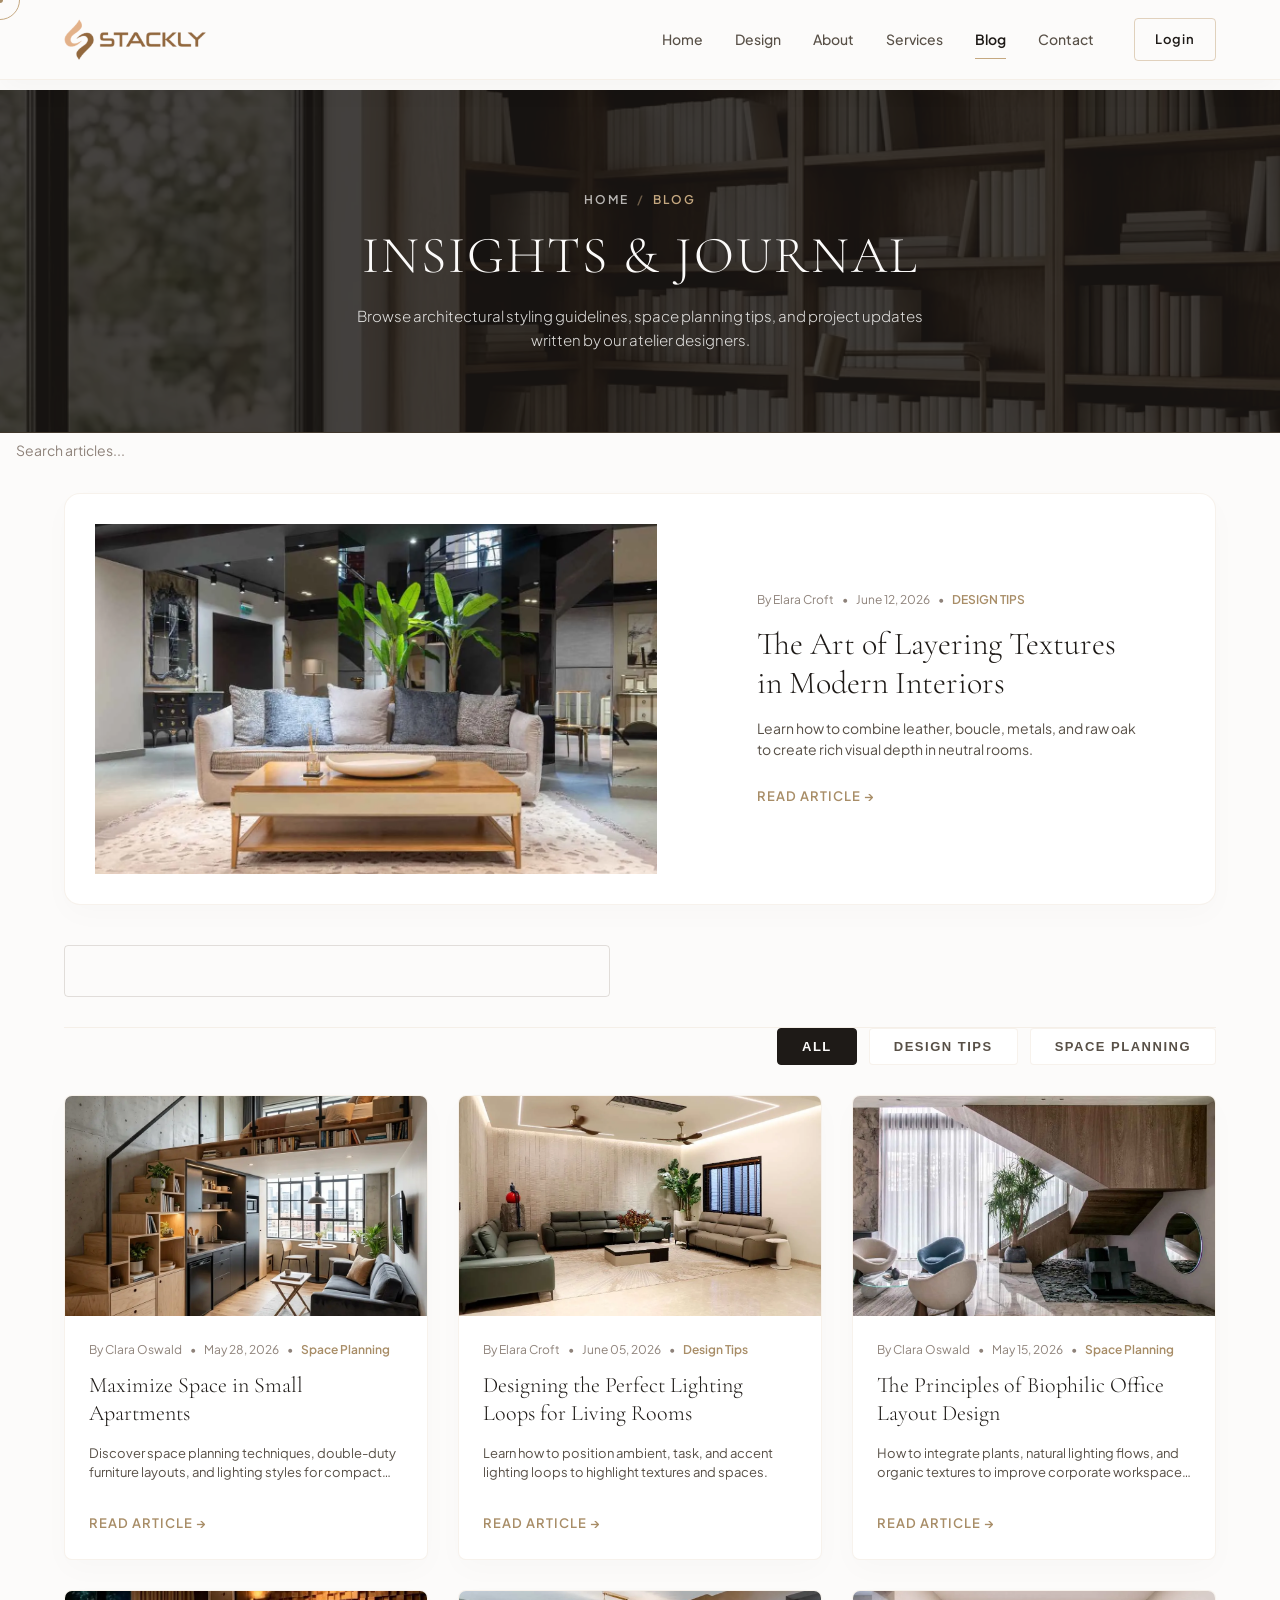
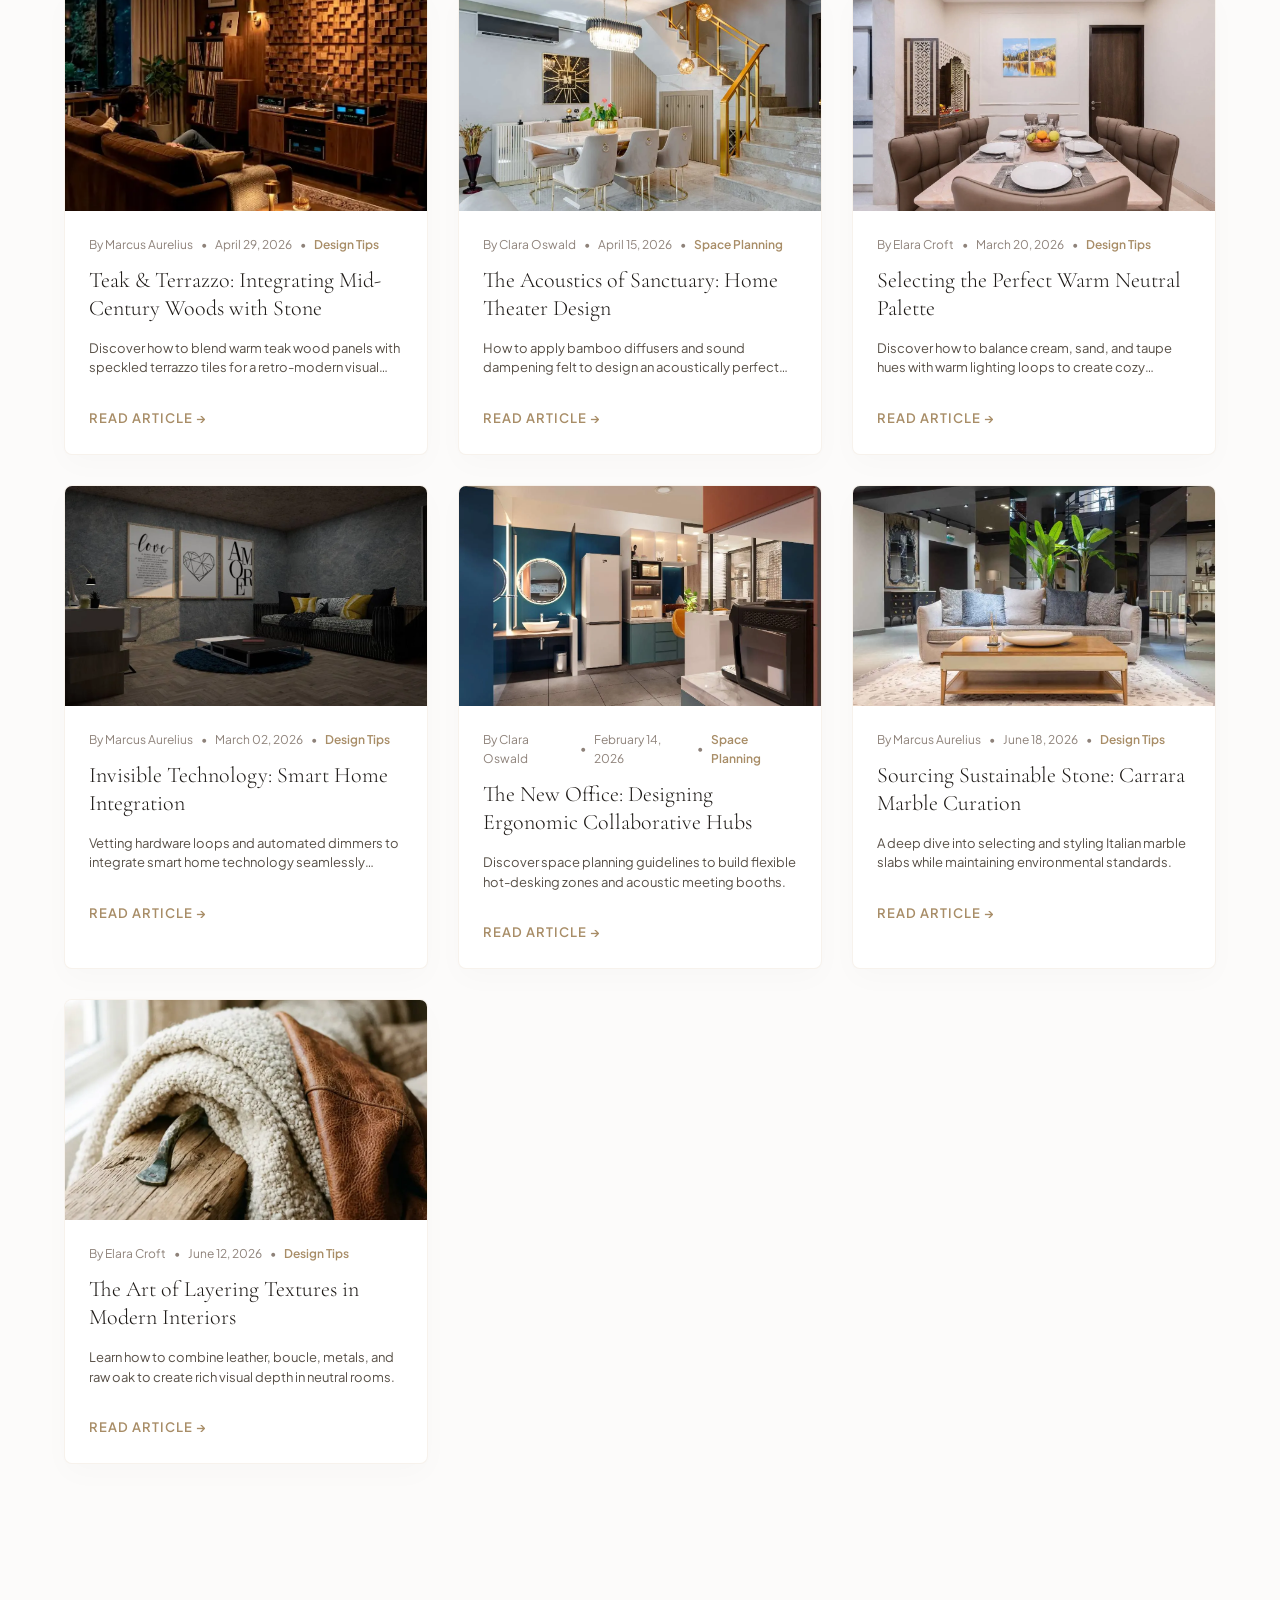
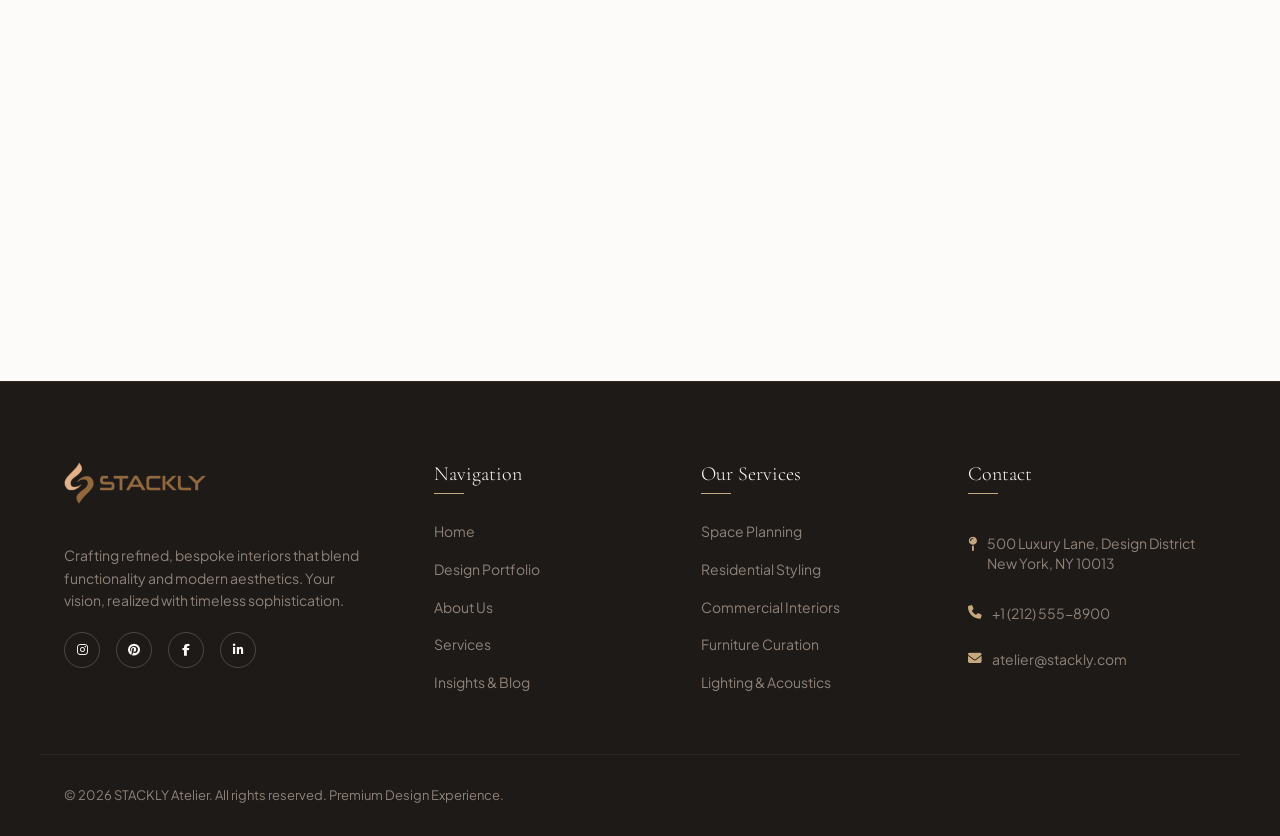
==== commit b50a9702: "Add files via upload" ====
--- a/blog.html
+++ b/blog.html
@@ -204,7 +204,220 @@
     <!-- SECTION 3: Atelier Journal Grid Section -->
     <section class="container" style="padding-bottom: 60px">
       <div class="blog-grid" id="blogGrid">
-        <!-- Generated dynamically in script below -->
+
+        <!-- Blog Post 1 -->
+        <div class="card-luxury blog-post-card" data-category="design tips" data-title="Maximize Space in Small Apartments" data-summary="Discover space planning techniques, double-duty furniture layouts, and lighting styles for compact loft living.">
+          <div class="blog-post-media">
+            <img src="./assets/images/blog-smallspaces.webp" alt="Maximize Space in Small Apartments">
+          </div>
+          <div class="blog-post-info" style="padding: 24px; display: flex; flex-direction: column;">
+            <div class="blog-meta">
+              <span>By Clara Oswald</span>
+              <span>•</span>
+              <span>May 28, 2026</span>
+              <span>•</span>
+              <span style="color: var(--accent-gold-dark); font-weight:600;">Space Planning</span>
+            </div>
+            <h3 class="blog-post-title" style="margin: 12px 0 16px 0;">Maximize Space in Small Apartments</h3>
+            <p class="blog-post-summary" style="margin-bottom: 16px;">Discover space planning techniques, double-duty furniture layouts, and lighting styles for compact loft living.</p>
+            <div style="margin-top: auto; padding-top: 10px;">
+              <a href="404.html" style="font-weight:600; font-size:0.8125rem; color:var(--accent-gold-dark); text-transform:uppercase; letter-spacing:1px; text-decoration:none; display:inline-flex; align-items:center; gap:4px;">Read Article &rarr;</a>
+            </div>
+          </div>
+        </div>
+
+        <!-- Blog Post 2 -->
+        <div class="card-luxury blog-post-card" data-category="design tips" data-title="Designing the Perfect Lighting Loops for Living Rooms" data-summary="Learn how to position ambient, task, and accent lighting loops to highlight textures and spaces.">
+          <div class="blog-post-media">
+            <img src="./assets/images/image-new-3.webp" alt="Designing the Perfect Lighting Loops for Living Rooms">
+          </div>
+          <div class="blog-post-info" style="padding: 24px; display: flex; flex-direction: column;">
+            <div class="blog-meta">
+              <span>By Elara Croft</span>
+              <span>•</span>
+              <span>June 05, 2026</span>
+              <span>•</span>
+              <span style="color: var(--accent-gold-dark); font-weight:600;">Design Tips</span>
+            </div>
+            <h3 class="blog-post-title" style="margin: 12px 0 16px 0;">Designing the Perfect Lighting Loops for Living Rooms</h3>
+            <p class="blog-post-summary" style="margin-bottom: 16px;">Learn how to position ambient, task, and accent lighting loops to highlight textures and spaces.</p>
+            <div style="margin-top: auto; padding-top: 10px;">
+              <a href="404.html" style="font-weight:600; font-size:0.8125rem; color:var(--accent-gold-dark); text-transform:uppercase; letter-spacing:1px; text-decoration:none; display:inline-flex; align-items:center; gap:4px;">Read Article &rarr;</a>
+            </div>
+          </div>
+        </div>
+
+        <!-- Blog Post 3 -->
+        <div class="card-luxury blog-post-card" data-category="space planning" data-title="The Principles of Biophilic Office Layout Design" data-summary="How to integrate plants, natural lighting flows, and organic textures to improve corporate workspace energy.">
+          <div class="blog-post-media">
+            <img src="./assets/images/image-new-4.webp" alt="The Principles of Biophilic Office Layout Design">
+          </div>
+          <div class="blog-post-info" style="padding: 24px; display: flex; flex-direction: column;">
+            <div class="blog-meta">
+              <span>By Clara Oswald</span>
+              <span>•</span>
+              <span>May 15, 2026</span>
+              <span>•</span>
+              <span style="color: var(--accent-gold-dark); font-weight:600;">Space Planning</span>
+            </div>
+            <h3 class="blog-post-title" style="margin: 12px 0 16px 0;">The Principles of Biophilic Office Layout Design</h3>
+            <p class="blog-post-summary" style="margin-bottom: 16px;">How to integrate plants, natural lighting flows, and organic textures to improve corporate workspace energy.</p>
+            <div style="margin-top: auto; padding-top: 10px;">
+              <a href="404.html" style="font-weight:600; font-size:0.8125rem; color:var(--accent-gold-dark); text-transform:uppercase; letter-spacing:1px; text-decoration:none; display:inline-flex; align-items:center; gap:4px;">Read Article &rarr;</a>
+            </div>
+          </div>
+        </div>
+
+        <!-- Blog Post 4 -->
+        <div class="card-luxury blog-post-card" data-category="design tips" data-title="Teak & Terrazzo: Integrating Mid-Century Woods with Stone" data-summary="Discover how to blend warm teak wood panels with speckled terrazzo tiles for a retro-modern visual flow.">
+          <div class="blog-post-media">
+            <img src="./assets/images/home-blog-theater.webp" alt="Teak and Terrazzo">
+          </div>
+          <div class="blog-post-info" style="padding: 24px; display: flex; flex-direction: column;">
+            <div class="blog-meta">
+              <span>By Marcus Aurelius</span>
+              <span>•</span>
+              <span>April 29, 2026</span>
+              <span>•</span>
+              <span style="color: var(--accent-gold-dark); font-weight:600;">Design Tips</span>
+            </div>
+            <h3 class="blog-post-title" style="margin: 12px 0 16px 0;">Teak &amp; Terrazzo: Integrating Mid-Century Woods with Stone</h3>
+            <p class="blog-post-summary" style="margin-bottom: 16px;">Discover how to blend warm teak wood panels with speckled terrazzo tiles for a retro-modern visual flow.</p>
+            <div style="margin-top: auto; padding-top: 10px;">
+              <a href="404.html" style="font-weight:600; font-size:0.8125rem; color:var(--accent-gold-dark); text-transform:uppercase; letter-spacing:1px; text-decoration:none; display:inline-flex; align-items:center; gap:4px;">Read Article &rarr;</a>
+            </div>
+          </div>
+        </div>
+
+        <!-- Blog Post 5 -->
+        <div class="card-luxury blog-post-card" data-category="space planning" data-title="The Acoustics of Sanctuary: Home Theater Design" data-summary="How to apply bamboo diffusers and sound dampening felt to design an acoustically perfect home theater.">
+          <div class="blog-post-media">
+            <img src="./assets/images/image-new-5.webp" alt="The Acoustics of Sanctuary: Home Theater Design">
+          </div>
+          <div class="blog-post-info" style="padding: 24px; display: flex; flex-direction: column;">
+            <div class="blog-meta">
+              <span>By Clara Oswald</span>
+              <span>•</span>
+              <span>April 15, 2026</span>
+              <span>•</span>
+              <span style="color: var(--accent-gold-dark); font-weight:600;">Space Planning</span>
+            </div>
+            <h3 class="blog-post-title" style="margin: 12px 0 16px 0;">The Acoustics of Sanctuary: Home Theater Design</h3>
+            <p class="blog-post-summary" style="margin-bottom: 16px;">How to apply bamboo diffusers and sound dampening felt to design an acoustically perfect home theater.</p>
+            <div style="margin-top: auto; padding-top: 10px;">
+              <a href="404.html" style="font-weight:600; font-size:0.8125rem; color:var(--accent-gold-dark); text-transform:uppercase; letter-spacing:1px; text-decoration:none; display:inline-flex; align-items:center; gap:4px;">Read Article &rarr;</a>
+            </div>
+          </div>
+        </div>
+
+        <!-- Blog Post 6 -->
+        <div class="card-luxury blog-post-card" data-category="design tips" data-title="Selecting the Perfect Warm Neutral Palette" data-summary="Discover how to balance cream, sand, and taupe hues with warm lighting loops to create cozy spaces.">
+          <div class="blog-post-media">
+            <img src="./assets/images/image-new-7.webp" alt="Selecting the Perfect Warm Neutral Palette">
+          </div>
+          <div class="blog-post-info" style="padding: 24px; display: flex; flex-direction: column;">
+            <div class="blog-meta">
+              <span>By Elara Croft</span>
+              <span>•</span>
+              <span>March 20, 2026</span>
+              <span>•</span>
+              <span style="color: var(--accent-gold-dark); font-weight:600;">Design Tips</span>
+            </div>
+            <h3 class="blog-post-title" style="margin: 12px 0 16px 0;">Selecting the Perfect Warm Neutral Palette</h3>
+            <p class="blog-post-summary" style="margin-bottom: 16px;">Discover how to balance cream, sand, and taupe hues with warm lighting loops to create cozy spaces.</p>
+            <div style="margin-top: auto; padding-top: 10px;">
+              <a href="404.html" style="font-weight:600; font-size:0.8125rem; color:var(--accent-gold-dark); text-transform:uppercase; letter-spacing:1px; text-decoration:none; display:inline-flex; align-items:center; gap:4px;">Read Article &rarr;</a>
+            </div>
+          </div>
+        </div>
+
+        <!-- Blog Post 7 -->
+        <div class="card-luxury blog-post-card" data-category="design tips" data-title="Invisible Technology: Smart Home Integration" data-summary="Vetting hardware loops and automated dimmers to integrate smart home technology seamlessly without visual clutter.">
+          <div class="blog-post-media">
+            <img src="./assets/images/image-new-8.webp" alt="Invisible Technology: Smart Home Integration">
+          </div>
+          <div class="blog-post-info" style="padding: 24px; display: flex; flex-direction: column;">
+            <div class="blog-meta">
+              <span>By Marcus Aurelius</span>
+              <span>•</span>
+              <span>March 02, 2026</span>
+              <span>•</span>
+              <span style="color: var(--accent-gold-dark); font-weight:600;">Design Tips</span>
+            </div>
+            <h3 class="blog-post-title" style="margin: 12px 0 16px 0;">Invisible Technology: Smart Home Integration</h3>
+            <p class="blog-post-summary" style="margin-bottom: 16px;">Vetting hardware loops and automated dimmers to integrate smart home technology seamlessly without visual clutter.</p>
+            <div style="margin-top: auto; padding-top: 10px;">
+              <a href="404.html" style="font-weight:600; font-size:0.8125rem; color:var(--accent-gold-dark); text-transform:uppercase; letter-spacing:1px; text-decoration:none; display:inline-flex; align-items:center; gap:4px;">Read Article &rarr;</a>
+            </div>
+          </div>
+        </div>
+
+        <!-- Blog Post 8 -->
+        <div class="card-luxury blog-post-card" data-category="space planning" data-title="The New Office: Designing Ergonomic Collaborative Hubs" data-summary="Discover space planning guidelines to build flexible hot-desking zones and acoustic meeting booths.">
+          <div class="blog-post-media">
+            <img src="./assets/images/image-new-9.webp" alt="The New Office: Designing Ergonomic Collaborative Hubs">
+          </div>
+          <div class="blog-post-info" style="padding: 24px; display: flex; flex-direction: column;">
+            <div class="blog-meta">
+              <span>By Clara Oswald</span>
+              <span>•</span>
+              <span>February 14, 2026</span>
+              <span>•</span>
+              <span style="color: var(--accent-gold-dark); font-weight:600;">Space Planning</span>
+            </div>
+            <h3 class="blog-post-title" style="margin: 12px 0 16px 0;">The New Office: Designing Ergonomic Collaborative Hubs</h3>
+            <p class="blog-post-summary" style="margin-bottom: 16px;">Discover space planning guidelines to build flexible hot-desking zones and acoustic meeting booths.</p>
+            <div style="margin-top: auto; padding-top: 10px;">
+              <a href="404.html" style="font-weight:600; font-size:0.8125rem; color:var(--accent-gold-dark); text-transform:uppercase; letter-spacing:1px; text-decoration:none; display:inline-flex; align-items:center; gap:4px;">Read Article &rarr;</a>
+            </div>
+          </div>
+        </div>
+
+        <!-- Blog Post 9 -->
+        <div class="card-luxury blog-post-card" data-category="design tips" data-title="Sourcing Sustainable Stone: Carrara Marble Curation" data-summary="A deep dive into selecting and styling Italian marble slabs while maintaining environmental standards.">
+          <div class="blog-post-media">
+            <img src="./assets/images/image-new-2.webp" alt="Sourcing Sustainable Stone: Carrara Marble Curation">
+          </div>
+          <div class="blog-post-info" style="padding: 24px; display: flex; flex-direction: column;">
+            <div class="blog-meta">
+              <span>By Marcus Aurelius</span>
+              <span>•</span>
+              <span>June 18, 2026</span>
+              <span>•</span>
+              <span style="color: var(--accent-gold-dark); font-weight:600;">Design Tips</span>
+            </div>
+            <h3 class="blog-post-title" style="margin: 12px 0 16px 0;">Sourcing Sustainable Stone: Carrara Marble Curation</h3>
+            <p class="blog-post-summary" style="margin-bottom: 16px;">A deep dive into selecting and styling Italian marble slabs while maintaining environmental standards.</p>
+            <div style="margin-top: auto; padding-top: 10px;">
+              <a href="404.html" style="font-weight:600; font-size:0.8125rem; color:var(--accent-gold-dark); text-transform:uppercase; letter-spacing:1px; text-decoration:none; display:inline-flex; align-items:center; gap:4px;">Read Article &rarr;</a>
+            </div>
+          </div>
+        </div>
+
+        <!-- Blog Post 10 -->
+        <div class="card-luxury blog-post-card" data-category="design tips" data-title="The Art of Layering Textures in Modern Interiors" data-summary="Learn how to combine leather, boucle, metals, and raw oak to create rich visual depth in neutral rooms.">
+          <div class="blog-post-media">
+            <img src="./assets/images/blog-textures-layering.webp" alt="The Art of Layering Textures in Modern Interiors">
+          </div>
+          <div class="blog-post-info" style="padding: 24px; display: flex; flex-direction: column;">
+            <div class="blog-meta">
+              <span>By Elara Croft</span>
+              <span>•</span>
+              <span>June 12, 2026</span>
+              <span>•</span>
+              <span style="color: var(--accent-gold-dark); font-weight:600;">Design Tips</span>
+            </div>
+            <h3 class="blog-post-title" style="margin: 12px 0 16px 0;">The Art of Layering Textures in Modern Interiors</h3>
+            <p class="blog-post-summary" style="margin-bottom: 16px;">Learn how to combine leather, boucle, metals, and raw oak to create rich visual depth in neutral rooms.</p>
+            <div style="margin-top: auto; padding-top: 10px;">
+              <a href="404.html" style="font-weight:600; font-size:0.8125rem; color:var(--accent-gold-dark); text-transform:uppercase; letter-spacing:1px; text-decoration:none; display:inline-flex; align-items:center; gap:4px;">Read Article &rarr;</a>
+            </div>
+          </div>
+        </div>
+
+        <!-- No results message (hidden by default) -->
+        <div id="noResultsMsg" style="display:none; grid-column: 1/-1; text-align:center; padding: 40px; color: var(--text-light);">No articles found matching search criteria.</div>
+
       </div>
     </section>
 
@@ -400,12 +613,8 @@
     </footer>
 
     <!-- Scripts -->
-    <script type="module" src="js/app.js"></script>
     <script type="module">
       import db from "./js/data.js";
-
-      let activeTag = "all";
-      let searchQuery = "";
 
       document.addEventListener("DOMContentLoaded", () => {
         // Sync login text
@@ -413,149 +622,63 @@
         const loginBtn = document.getElementById("loginNavBtn");
         if (loginBtn && user) {
           loginBtn.textContent = "Dashboard";
-          loginBtn.setAttribute(
-            "href",
-            user.role === "admin"
-              ? "dashboard-admin.html"
-              : "dashboard-user.html",
-          );
+          loginBtn.setAttribute("href", user.role === "admin" ? "dashboard-admin.html" : "dashboard-user.html");
           loginBtn.classList.add("btn-cta");
           loginBtn.classList.remove("btn-login");
         }
 
-        // Render initial blogs
-        refreshBlogGrid();
-
-        // Search listeners
+        // Search and filter against static HTML cards
+        const allCards = document.querySelectorAll(".blog-post-card");
+        const noResultsMsg = document.getElementById("noResultsMsg");
+        let activeTag = "all";
+        let searchQuery = "";
+
+        function filterCards() {
+          let visible = 0;
+          allCards.forEach(card => {
+            const category = card.getAttribute("data-category") || "";
+            const title = card.getAttribute("data-title") || "";
+            const summary = card.getAttribute("data-summary") || "";
+            const matchTag = activeTag === "all" || category === activeTag;
+            const matchSearch = title.toLowerCase().includes(searchQuery.toLowerCase()) ||
+                                summary.toLowerCase().includes(searchQuery.toLowerCase());
+            const show = matchTag && matchSearch;
+            card.style.display = show ? "" : "none";
+            if (show) visible++;
+          });
+          if (noResultsMsg) noResultsMsg.style.display = visible === 0 ? "block" : "none";
+        }
+
+        // Search input
         const search = document.getElementById("blogSearch");
         if (search) {
-          search.addEventListener("input", (e) => {
+          search.addEventListener("input", e => {
             searchQuery = e.target.value;
-            refreshBlogGrid();
+            filterCards();
           });
         }
 
         // Tag pill clicks
         const tags = document.querySelectorAll("#blogTagsWrapper .filter-btn");
-        tags.forEach((btn) => {
+        tags.forEach(btn => {
           btn.addEventListener("click", () => {
-            tags.forEach((t) => t.classList.remove("active"));
+            tags.forEach(t => t.classList.remove("active"));
             btn.classList.add("active");
             activeTag = btn.getAttribute("data-tag");
-            refreshBlogGrid();
+            filterCards();
           });
         });
-
-        // Bind Highlight Card click
-        const featuredCard = document.getElementById("featuredPostCard");
-        if (featuredCard) {
-          const blogs = db
-            .getBlogs()
-            .sort((a, b) => new Date(b.date) - new Date(a.date));
-          const featured = blogs[0];
-
-          if (featured) {
-            featuredCard.innerHTML = `
-            <div style="height:350px;">
-              <img src="${featured.image}" alt="${featured.title}" style="width:100%; height:100%; object-fit:cover;">
-            </div>
-            <div style="padding:40px; display:flex; flex-direction:column; justify-content:center; gap:16px;">
-              <div class="blog-meta">
-                <span>By ${featured.author}</span>
-                <span>•</span>
-                <span>${featured.date}</span>
-                <span>•</span>
-                <span style="color:var(--accent-gold-dark); font-weight:600; text-transform:uppercase;">${featured.category}</span>
-              </div>
-              <h3 style="font-family:var(--font-heading); font-size:2rem; line-height:1.2; color:var(--text-primary);">${featured.title}</h3>
-              <p style="font-size:0.875rem; color:var(--text-secondary); line-height:1.5;">${featured.summary}</p>
-              <a href="404.html" style="font-weight:600; font-size:0.8125rem; color:var(--accent-gold-dark); text-transform:uppercase; letter-spacing:1px; margin-top:10px; text-decoration:none;">Read Article &rarr;</a>
-            </div>
-          `;
-
-            featuredCard.addEventListener("click", () => {
-              window.location.href = "404.html";
-            });
-          }
-        }
 
         // Newsletter
         const form = document.getElementById("newsletterForm");
         if (form) {
-          form.addEventListener("submit", (e) => {
+          form.addEventListener("submit", e => {
             e.preventDefault();
             alert("Successfully Subscribed to Journal Digest!");
             form.reset();
           });
         }
       });
-
-      function refreshBlogGrid() {
-        const grid = document.getElementById("blogGrid");
-        if (!grid) return;
-
-        const blogs = db
-          .getBlogs()
-          .sort((a, b) => new Date(b.date) - new Date(a.date));
-        const featured = blogs[0];
-        const gridBlogs = featured
-          ? blogs.filter((post) => post.id !== featured.id)
-          : blogs;
-
-        const filtered = gridBlogs.filter((post) => {
-          const matchTag =
-            activeTag === "all" ||
-            post.category.toLowerCase() === activeTag.toLowerCase();
-          const matchSearch =
-            post.title.toLowerCase().includes(searchQuery.toLowerCase()) ||
-            post.summary.toLowerCase().includes(searchQuery.toLowerCase());
-          return matchTag && matchSearch;
-        });
-
-        const cardsHtml = filtered
-          .map(
-            (post) => `
-        <div class="card-luxury blog-post-card reveal active" data-id="${post.id}">
-          <div class="blog-post-media">
-            <img src="${post.image}" alt="${post.title}">
-          </div>
-          <div class="blog-post-info" style="padding: 24px; display: flex; flex-direction: column;">
-            <div class="blog-meta">
-              <span>By ${post.author}</span>
-              <span>•</span>
-              <span>${post.date}</span>
-              <span>•</span>
-              <span style="color: var(--accent-gold-dark); font-weight:600;">${post.category}</span>
-            </div>
-            <h3 class="blog-post-title" style="margin: 12px 0 16px 0;">${post.title}</h3>
-            <p class="blog-post-summary" style="margin-bottom: 16px;">${post.summary}</p>
-            <div style="margin-top: auto; padding-top: 10px;">
-              <a href="404.html" style="font-weight:600; font-size:0.8125rem; color:var(--accent-gold-dark); text-transform:uppercase; letter-spacing:1px; text-decoration:none; display:inline-flex; align-items:center; gap:4px;">Read Article &rarr;</a>
-            </div>
-          </div>
-        </div>
-      `,
-          )
-          .join("");
-
-        grid.style.opacity = "0";
-        setTimeout(() => {
-          grid.innerHTML = cardsHtml.length
-            ? cardsHtml
-            : `<div style="grid-column: 1/-1; text-align:center; padding: 40px; color: var(--text-light);">No articles found matching search criteria.</div>`;
-          grid.style.opacity = "1";
-
-          // Bind Card Clicks
-          const cards = grid.querySelectorAll(".blog-post-card");
-          cards.forEach((card) => {
-            card.addEventListener("click", () => {
-              window.location.href = "404.html";
-            });
-          });
-        }, 200);
-      }
-
-
     </script>
   </body>
 </html>
--- a/css/pages.css
+++ b/css/pages.css
@@ -2525,22 +2525,53 @@
 .split-grid-1-1 { display: grid; grid-template-columns: 1fr 1fr; gap: 60px; align-items: center; }
 .split-grid-1-2 { display: grid; grid-template-columns: 1fr 1.2fr; gap: 60px; align-items: center; }
 .split-grid-2-1 { display: grid; grid-template-columns: 1.2fr 1fr; gap: 60px; align-items: center; }
-
-/* Existing Grids fixes from index.html */
-.materials-masonry-grid { display: grid; grid-template-columns: repeat(4, 1fr); gap: 24px; }
-.blog-preview-grid { display: grid; grid-template-columns: repeat(3, 1fr); gap: 30px; }
-
-/* Responsive adjustments */
-@media(max-width: 992px) {
-  .materials-masonry-grid { grid-template-columns: repeat(2, 1fr); }
-  .blog-preview-grid { grid-template-columns: repeat(2, 1fr); }
-  .grid-cols-4, .grid-cols-3 { grid-template-columns: repeat(2, 1fr); }
-  .grid-cols-2 { grid-template-columns: 1fr; }
-  .split-grid-1-1, .split-grid-1-2, .split-grid-2-1 { grid-template-columns: 1fr; gap: 40px; }
-  
-  /* Text-first Mobile Utilities */
-  .mobile-reverse {
-    display: flex !important;
+
+/* Existing Grids fixes from index.html */
+.materials-masonry-grid { display: grid; grid-template-columns: repeat(4, 1fr); gap: 24px; }
+.blog-preview-grid { display: grid; grid-template-columns: repeat(3, 1fr); gap: 30px; }
+
+/* Responsive adjustments */
+@media(max-width: 992px) {
+  .materials-masonry-grid { grid-template-columns: repeat(2, 1fr); }
+  .blog-preview-grid { grid-template-columns: repeat(2, 1fr); }
+  .grid-cols-4, .grid-cols-3 { grid-template-columns: repeat(2, 1fr); }
+  .grid-cols-2 { grid-template-columns: 1fr; }
+  .split-grid-1-1, .split-grid-1-2, .split-grid-2-1 { grid-template-columns: 1fr; gap: 40px; }
+  .awards-grid-showcase { grid-template-columns: 1fr; }
+
+  /* Text-first Mobile Utilities */
+  .mobile-reverse {
+    display: flex !important;
+    flex-direction: column-reverse !important;
+    gap: 30px !important;
+  }
+
+  /* Ensure contact form is full-width on mobile */
+  .contact-form-container {
+    width: 100% !important;
+    box-sizing: border-box !important;
+  }
+
+  /* Force reveal animations visible on mobile — stacked layout prevents observer from firing */
+  .split-grid-1-1 .reveal,
+  .split-grid-1-2 .reveal,
+  .split-grid-2-1 .reveal {
+    opacity: 1 !important;
+    transform: none !important;
+  }
+}
+
+/* 4. Design Portfolio Card full-cover detail overlay styles */
+#projectsGrid .project-card {
+  overflow: hidden;
+  position: relative;
+  display: block;
+  cursor: default; /* Not a clickable modal now */
+}
+#projectsGrid .project-card .project-overlay {
+  position: absolute;
+  top: 0;
+  left: 0;
   width: 100%;
   height: 100%;
   padding: 30px;
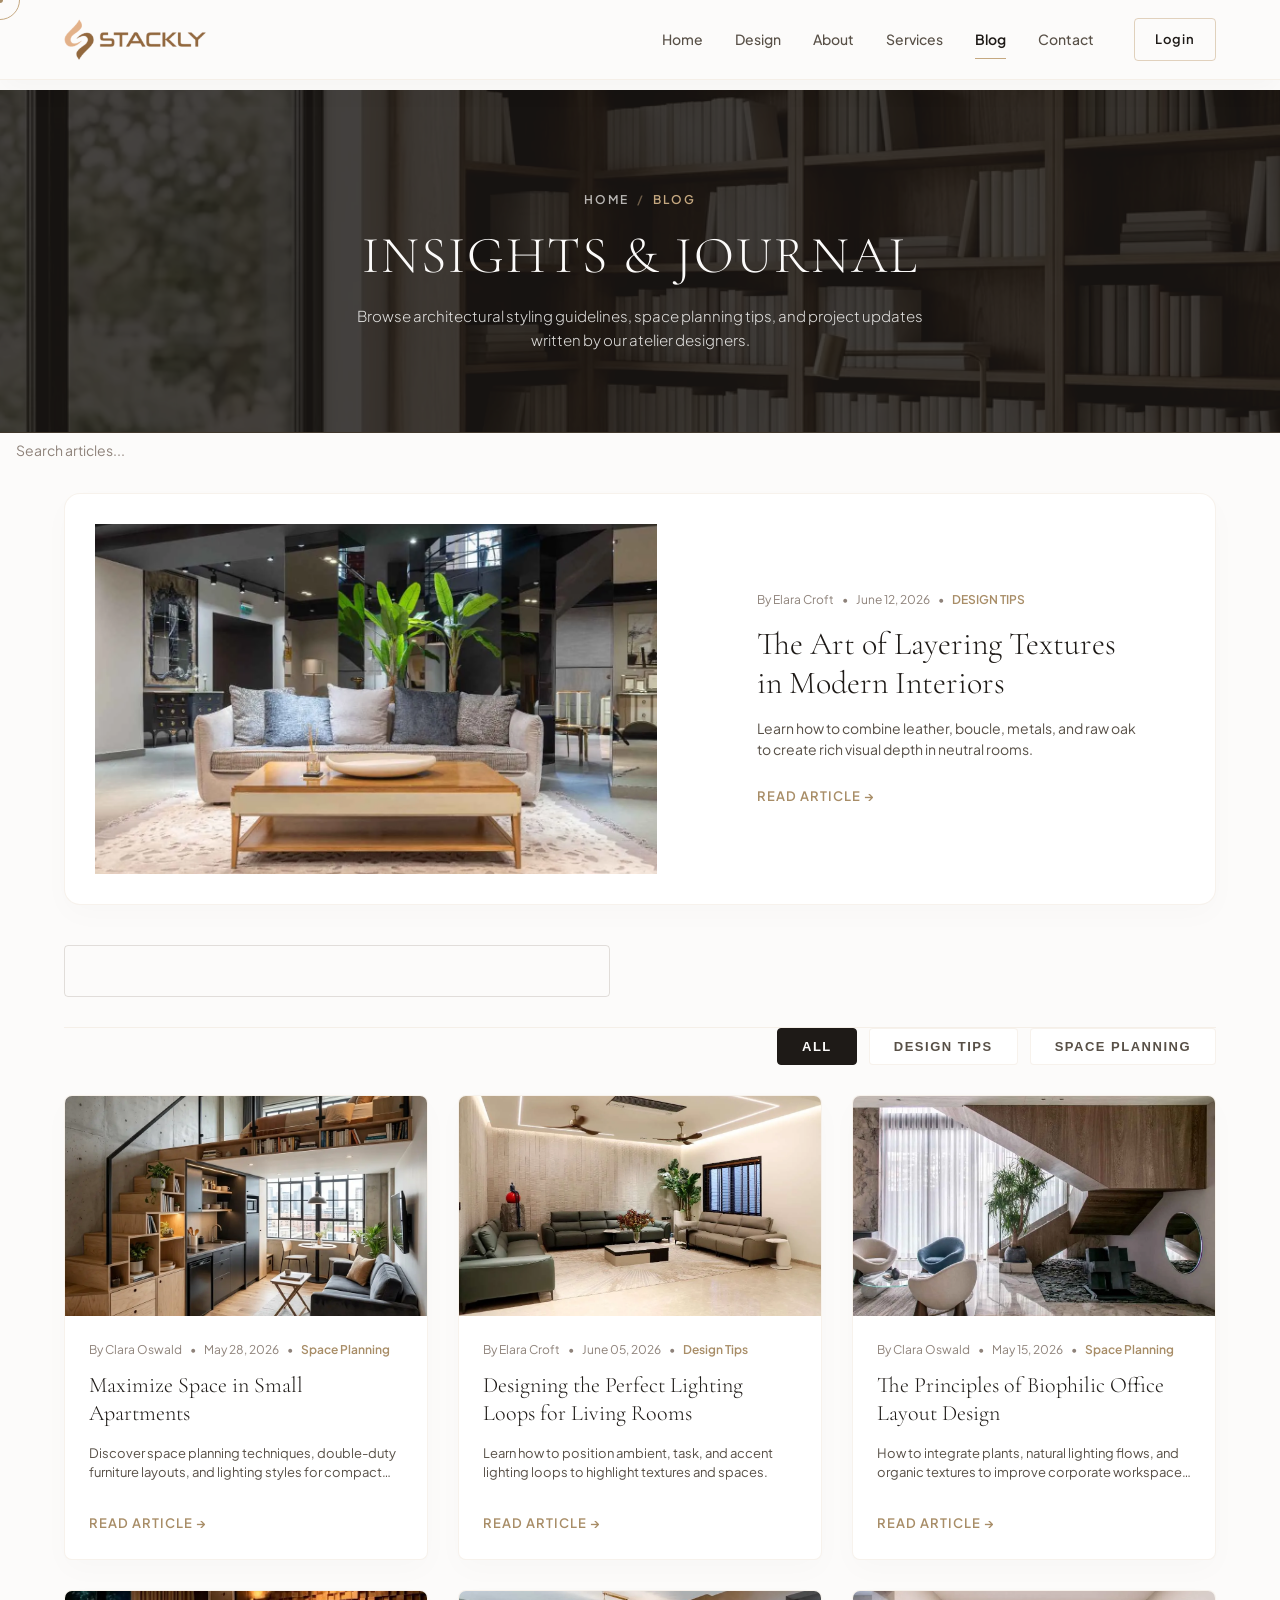
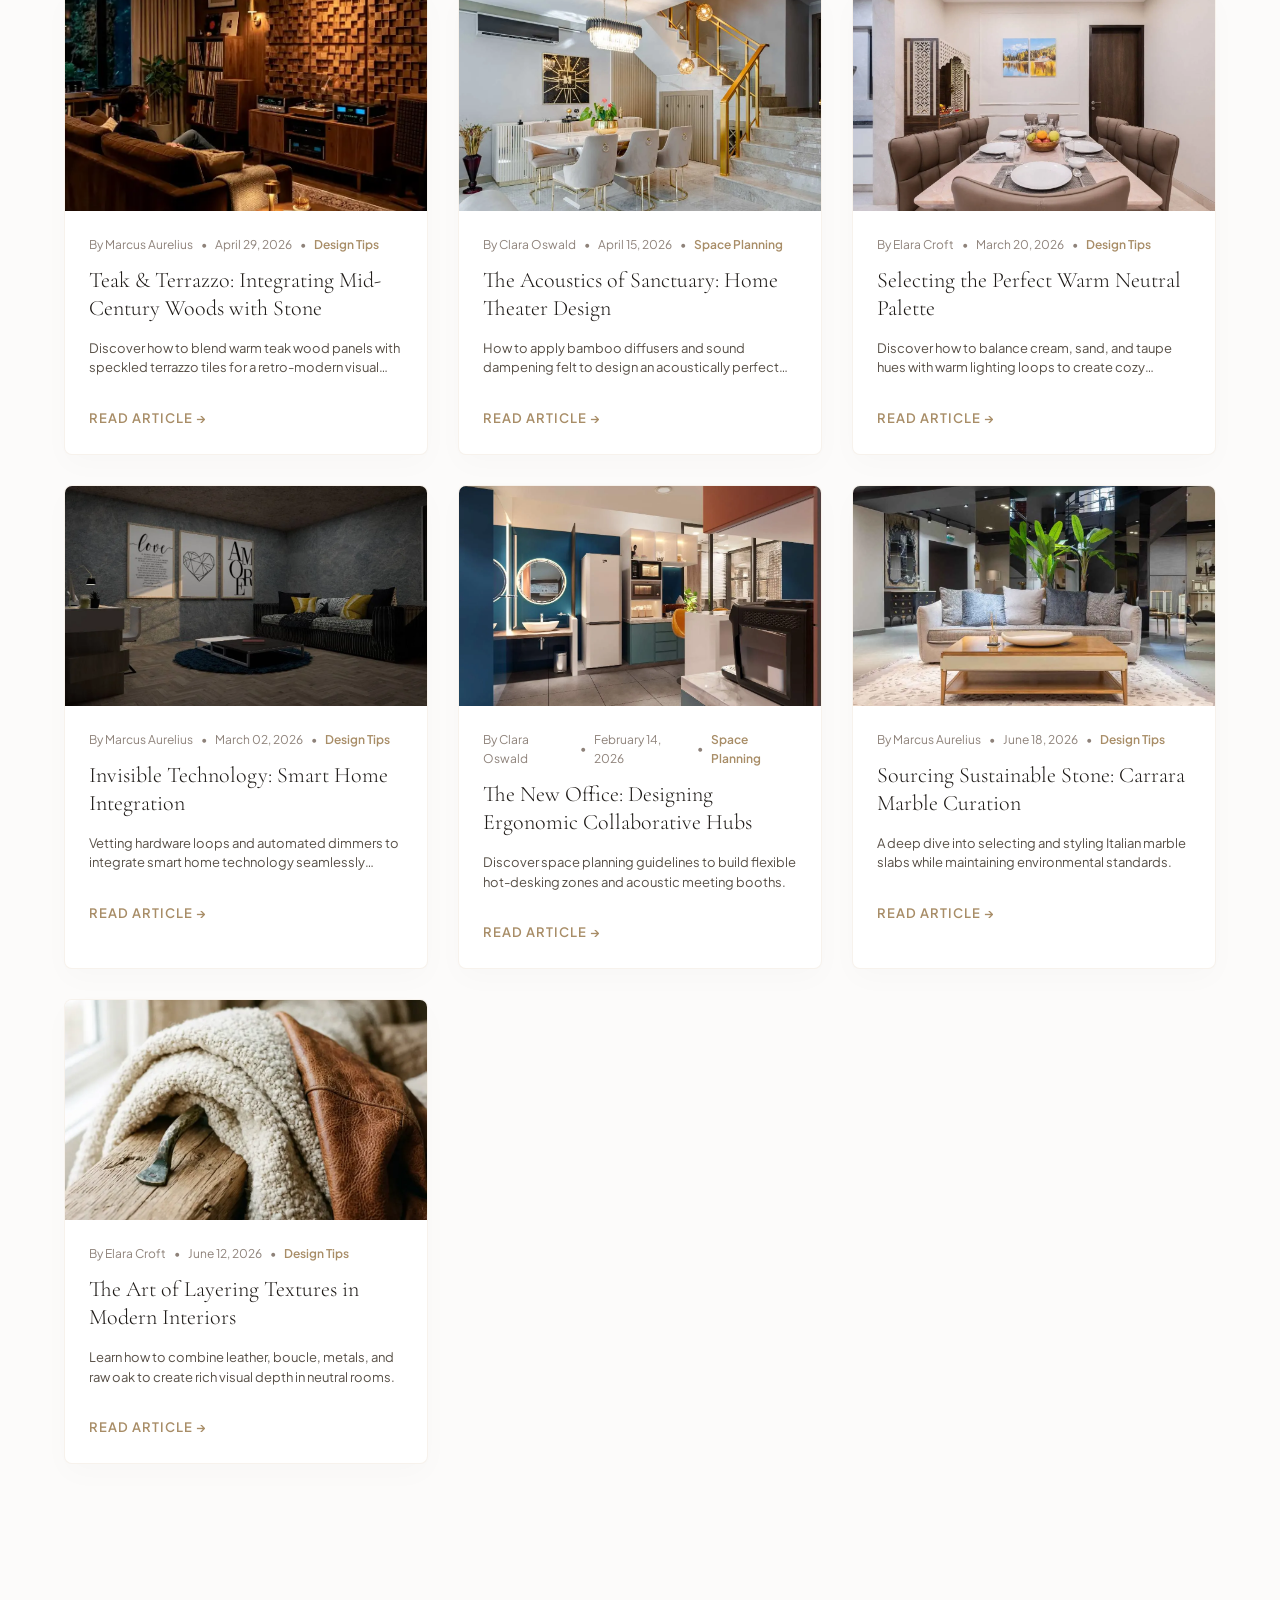
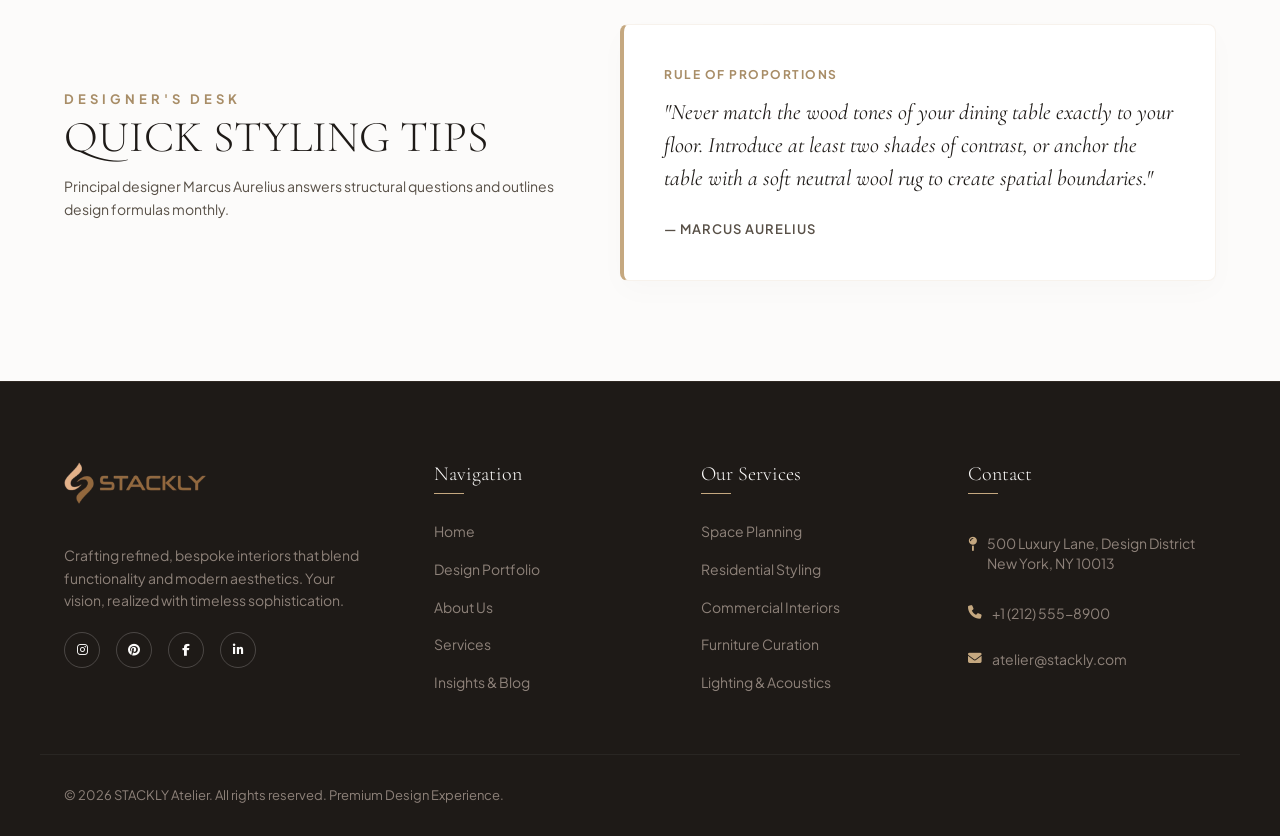
==== commit a33a8406: "Add files via upload" ====
--- a/blog.html
+++ b/blog.html
@@ -613,6 +613,7 @@
     </footer>
 
     <!-- Scripts -->
+    <script type="module" src="js/app.js"></script>
     <script type="module">
       import db from "./js/data.js";
 
